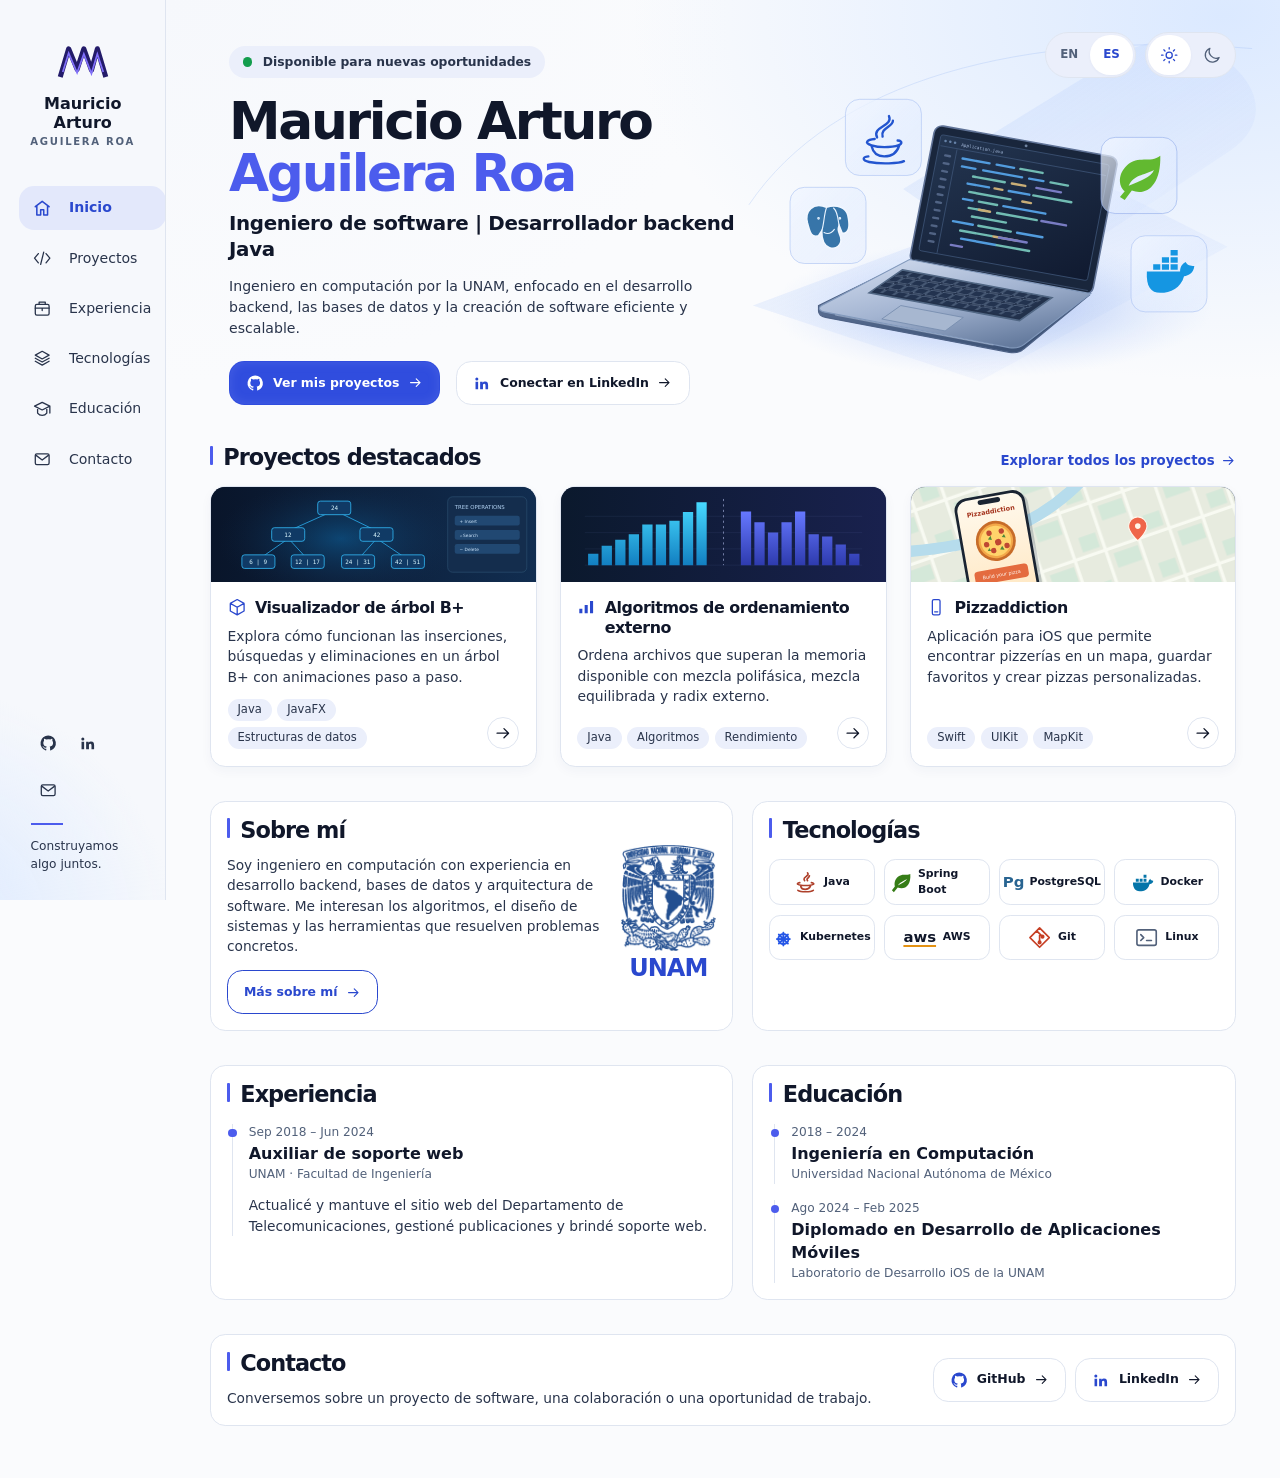
==== es/index.html @ c86483b3 "Implementar portafolio bilingüe con modo oscuro" ====
<!doctype html>
<html lang="es">
<head>
  <meta charset="utf-8">
  <meta name="viewport" content="width=device-width, initial-scale=1">
  <meta name="color-scheme" content="light dark">
  <title>Mauricio Aguilera Roa | Desarrollador backend Java</title>
  <meta name="description" content="Portafolio de Mauricio Arturo Aguilera Roa, ingeniero en computación por la UNAM. Proyectos de Java, desarrollo backend, algoritmos e iOS.">
  <meta property="og:type" content="website">
  <meta property="og:locale" content="es_MX">
  <meta property="og:title" content="Mauricio Aguilera Roa | Desarrollador backend Java">
  <meta property="og:description" content="Portafolio de Mauricio Arturo Aguilera Roa, ingeniero en computación por la UNAM. Proyectos de Java, desarrollo backend, algoritmos e iOS.">
  <meta name="twitter:card" content="summary">
  <link rel="icon" href="../assets/favicon.svg" type="image/svg+xml">
  <script>
    try {
      const theme = localStorage.getItem("portfolio-theme");
      if (theme === "light" || theme === "dark") document.documentElement.dataset.theme = theme;
    } catch {}
  </script>
  <link rel="stylesheet" href="../assets/styles.css">
  <script type="application/ld+json">
    {"@context":"https://schema.org","@type":"Person","name":"Mauricio Arturo Aguilera Roa","jobTitle":"Ingeniero de software | Desarrollador backend Java","sameAs":["https://github.com/MauricioART","https://www.linkedin.com/in/arturo-aguilera-roa-47a8821b5"],"knowsAbout":["Java","Spring Boot","PostgreSQL","Data structures","Algorithms"]}
  </script>
  <script src="../assets/navigation.js" defer></script>
</head>
<body>
  <svg class="icon-library" xmlns="http://www.w3.org/2000/svg" aria-hidden="true">
    <symbol id="i-home" viewBox="0 0 24 24"><path d="m3 10 9-7 9 7M5 9v12h5v-7h4v7h5V9"/></symbol>
    <symbol id="i-stack" viewBox="0 0 24 24"><path d="m12 3 9 5-9 5-9-5 9-5ZM3 12l9 5 9-5M3 16l9 5 9-5"/></symbol>
    <symbol id="i-briefcase" viewBox="0 0 24 24"><rect x="3" y="7" width="18" height="14" rx="2"/><path d="M8 7V4h8v3M3 12h18m-9 0v3"/></symbol>
    <symbol id="i-mail" viewBox="0 0 24 24"><rect x="3" y="5" width="18" height="14" rx="2"/><path d="m4 7 8 6 8-6"/></symbol>
    <symbol id="i-github" viewBox="0 0 24 24"><path fill="currentColor" stroke="none" d="M12 2a10 10 0 0 0-3.16 19.49c.5.09.68-.22.68-.48v-1.87c-2.78.6-3.37-1.18-3.37-1.18-.46-1.16-1.11-1.47-1.11-1.47-.91-.62.07-.61.07-.61 1 .07 1.53 1.03 1.53 1.03.89 1.53 2.34 1.09 2.91.83.09-.65.35-1.09.63-1.34-2.22-.25-4.55-1.11-4.55-4.94 0-1.09.39-1.99 1.03-2.69-.1-.25-.45-1.27.1-2.65 0 0 .84-.27 2.75 1.03A9.58 9.58 0 0 1 12 6.82c.85 0 1.7.11 2.5.34 1.91-1.3 2.75-1.03 2.75-1.03.55 1.38.2 2.4.1 2.65.64.7 1.03 1.6 1.03 2.69 0 3.84-2.34 4.68-4.57 4.93.36.31.68.92.68 1.85v2.76c0 .27.18.58.69.48A10 10 0 0 0 12 2Z"/></symbol>
    <symbol id="i-linkedin" viewBox="0 0 24 24"><path fill="currentColor" stroke="none" d="M5 8.5A2 2 0 1 0 5 4.5a2 2 0 0 0 0 4ZM3.3 10h3.4v10H3.3zm6 0h3.2v1.4h.05a3.5 3.5 0 0 1 3.15-1.65c3.37 0 4 2.2 4 5.08V20h-3.4v-4.6c0-1.1-.02-2.52-1.53-2.52-1.54 0-1.77 1.2-1.77 2.44V20H9.3z"/></symbol>
    <symbol id="i-arrow" viewBox="0 0 24 24"><path d="M4 12h15m-6-6 6 6-6 6"/></symbol>
    <symbol id="i-code" viewBox="0 0 24 24"><path d="m7 6-5 6 5 6m10-12 5 6-5 6M14 4l-4 16"/></symbol>
    <symbol id="i-school" viewBox="0 0 24 24"><path d="m2 8 10-5 10 5-10 5-10-5Zm4 2v7c3 4 9 4 12 0v-7m4-2v9"/></symbol>
    <symbol id="i-sun" viewBox="0 0 24 24"><circle cx="12" cy="12" r="4"/><path d="M12 2v2m0 16v2M2 12h2m16 0h2M5 5l1.5 1.5m11 11L19 19M5 19l1.5-1.5m11-11L19 5"/></symbol>
    <symbol id="i-moon" viewBox="0 0 24 24"><path d="M21 15a9 9 0 0 1-12-12A9.3 9.3 0 1 0 21 15Z"/></symbol>
    <symbol id="i-cube" viewBox="0 0 24 24"><path d="m12 2 9 5v10l-9 5-9-5V7l9-5Zm0 10 9-5m-9 5L3 7m9 5v10"/></symbol>
    <symbol id="i-bars" viewBox="0 0 24 24"><path d="M3 20h4v-6H3zm7 0h4V9h-4zm7 0h4V4h-4z" fill="currentColor" stroke="none"/></symbol>
    <symbol id="i-phone" viewBox="0 0 24 24"><rect x="7" y="2" width="10" height="20" rx="2"/><path d="M10 18h4"/></symbol>
    <symbol id="i-java" viewBox="0 0 24 24"><path d="M14 2c3 3-6 4-3 8m5-5c0 2-4 3-2 5M6 12c-5 1-2 3 6 3s11-2 6-3M7 16c1 4 8 4 10 0m-13 4c3 2 13 2 16 0"/></symbol>
    <symbol id="i-leaf" viewBox="0 0 24 24"><path fill="currentColor" stroke="none" d="M21 3c-4 2-7 0-11 2-4 2-6 6-5 11L2 20l2 2 4-5c7 3 14-2 13-14ZM8 15c3-4 7-5 10-7-2 3-6 5-10 7Z"/></symbol>
    <symbol id="i-docker" viewBox="0 0 24 24"><path fill="currentColor" stroke="none" d="M2 12h16c0-2 1-3 2-4 0 1 1 2 3 2 0 3-3 3-4 4-1 5-5 7-10 7-5 0-7-4-7-9Zm3-4h3v3H5zm4 0h3v3H9zm4 0h3v3h-3zm0-4h3v3h-3z"/></symbol>
    <symbol id="i-git" viewBox="0 0 24 24"><path d="m12 2 10 10-10 10L2 12 12 2Zm-3 3 6 6m-3-3v9"/><circle cx="15" cy="11" r="1.3"/><circle cx="12" cy="17" r="1.3"/></symbol>
    <symbol id="i-terminal" viewBox="0 0 24 24"><rect x="2" y="4" width="20" height="16" rx="2"/><path d="m6 9 3 3-3 3m6 0h5"/></symbol>
</svg>
  <a class="skip-link" href="#home">Saltar al contenido</a>

  <aside class="sidebar">
    <a class="brand" href="#home" aria-label="Inicio">
      <img src="../assets/favicon.svg" width="62" height="47" alt="">
      <span>Mauricio Arturo <small>Aguilera Roa</small></span>
    </a>
    <nav class="navigation" aria-label="Navegación principal">
      <a href="#home" aria-current="location"><svg class="icon" aria-hidden="true"><use href="#i-home"/></svg> Inicio</a>
      <a href="#projects"><svg class="icon" aria-hidden="true"><use href="#i-code"/></svg> Proyectos</a>
      <a href="#experience"><svg class="icon" aria-hidden="true"><use href="#i-briefcase"/></svg> Experiencia</a>
      <a href="#skills"><svg class="icon" aria-hidden="true"><use href="#i-stack"/></svg> Tecnologías</a>
      <a href="#education"><svg class="icon" aria-hidden="true"><use href="#i-school"/></svg> Educación</a>
      <a href="#contact"><svg class="icon" aria-hidden="true"><use href="#i-mail"/></svg> Contacto</a>
    </nav>
    <div class="sidebar-footer">
      <div class="social">
        <a href="https://github.com/MauricioART" aria-label="GitHub"><svg class="icon" aria-hidden="true"><use href="#i-github"/></svg></a>
        <a href="https://www.linkedin.com/in/arturo-aguilera-roa-47a8821b5" aria-label="LinkedIn"><svg class="icon" aria-hidden="true"><use href="#i-linkedin"/></svg></a>
        <a href="#contact" aria-label="Contacto"><svg class="icon" aria-hidden="true"><use href="#i-mail"/></svg></a>
      </div>
      <p>Construyamos algo juntos.</p>
    </div>
  </aside>

  <main id="home" class="main" tabindex="-1">
    <div class="page">
      <div class="preferences">
        <nav class="language" aria-label="Idioma">
          <a href="../index.html" lang="en" hreflang="en" aria-label="English" >EN</a>
          <a href="./index.html" lang="es" hreflang="es" aria-label="Español" aria-current="page">ES</a>
        </nav>
        <div class="theme" role="group" aria-label="Tema de color" hidden>
          <button type="button" data-theme-option="light" aria-pressed="false" aria-label="Modo claro" title="Modo claro"><svg class="icon" aria-hidden="true"><use href="#i-sun"/></svg></button>
          <button type="button" data-theme-option="dark" aria-pressed="false" aria-label="Modo oscuro" title="Modo oscuro"><svg class="icon" aria-hidden="true"><use href="#i-moon"/></svg></button>
        </div>
      </div>

      <header class="hero" aria-labelledby="intro">
        <div class="hero-copy">
          <p class="availability">Disponible para nuevas oportunidades</p>
          <h1 id="intro">Mauricio Arturo <span>Aguilera Roa</span></h1>
          <p class="hero-role">Ingeniero de software | Desarrollador backend Java</p>
          <p class="hero-summary">Ingeniero en computación por la UNAM, enfocado en el desarrollo backend, las bases de datos y la creación de software eficiente y escalable.</p>
          <div class="hero-actions">
            <a class="button primary" href="#projects"><svg class="icon" aria-hidden="true"><use href="#i-github"/></svg> Ver mis proyectos <svg class="icon" aria-hidden="true"><use href="#i-arrow"/></svg></a>
            <a class="button secondary" href="https://www.linkedin.com/in/arturo-aguilera-roa-47a8821b5"><svg class="icon" aria-hidden="true"><use href="#i-linkedin"/></svg> Conectar en LinkedIn <svg class="icon" aria-hidden="true"><use href="#i-arrow"/></svg></a>
          </div>
        </div>
        <div class="hero-art" aria-hidden="true">
          <img src="../assets/engineering.svg" width="680" height="440" alt="">
        </div>
      </header>

      <section id="projects" class="section" aria-labelledby="project-title">
        <div class="section-heading">
          <h2 id="project-title">Proyectos destacados</h2>
          <a class="text-link" href="https://github.com/MauricioART?tab=repositories">Explorar todos los proyectos <svg class="icon" aria-hidden="true"><use href="#i-arrow"/></svg></a>
        </div>
        <div class="project-grid">
          <article class="project">
      <img class="project-image" src="../assets/b-plus-tree.svg" alt="" width="600" height="175" decoding="async">
      <div class="project-body">
        <h3><svg class="icon" aria-hidden="true"><use href="#i-cube"/></svg> <a href="https://github.com/MauricioART/B-Tree-Algorithm">Visualizador de árbol B+</a></h3>
        <p>Explora cómo funcionan las inserciones, búsquedas y eliminaciones en un árbol B+ con animaciones paso a paso.</p>
        <div class="project-meta">
          <ul class="tags"><li>Java</li><li>JavaFX</li><li>Estructuras de datos</li></ul>
          <span class="project-arrow" aria-hidden="true"><svg class="icon" aria-hidden="true"><use href="#i-arrow"/></svg></span>
        </div>
      </div>
    </article>
          <article class="project">
      <img class="project-image" src="../assets/sorting.svg" alt="" width="600" height="175" decoding="async">
      <div class="project-body">
        <h3><svg class="icon" aria-hidden="true"><use href="#i-bars"/></svg> <a href="https://github.com/MauricioART/External-Sorting-Algorithms">Algoritmos de ordenamiento externo</a></h3>
        <p>Ordena archivos que superan la memoria disponible con mezcla polifásica, mezcla equilibrada y radix externo.</p>
        <div class="project-meta">
          <ul class="tags"><li>Java</li><li>Algoritmos</li><li>Rendimiento</li></ul>
          <span class="project-arrow" aria-hidden="true"><svg class="icon" aria-hidden="true"><use href="#i-arrow"/></svg></span>
        </div>
      </div>
    </article>
          <article class="project">
      <img class="project-image" src="../assets/pizza.svg" alt="" width="600" height="175" decoding="async">
      <div class="project-body">
        <h3><svg class="icon" aria-hidden="true"><use href="#i-phone"/></svg> <a href="https://github.com/MauricioART/Pizzaddiction">Pizzaddiction</a></h3>
        <p>Aplicación para iOS que permite encontrar pizzerías en un mapa, guardar favoritos y crear pizzas personalizadas.</p>
        <div class="project-meta">
          <ul class="tags"><li>Swift</li><li>UIKit</li><li>MapKit</li></ul>
          <span class="project-arrow" aria-hidden="true"><svg class="icon" aria-hidden="true"><use href="#i-arrow"/></svg></span>
        </div>
      </div>
    </article>
        </div>
      </section>

      <div class="overview section">
        <section id="about" class="panel about-panel" aria-labelledby="about-title">
          <h2 id="about-title">Sobre mí</h2>
          <p>Soy ingeniero en computación con experiencia en desarrollo backend, bases de datos y arquitectura de software. Me interesan los algoritmos, el diseño de sistemas y las herramientas que resuelven problemas concretos.</p>
          <a class="button outline" href="#education">Más sobre mí <svg class="icon" aria-hidden="true"><use href="#i-arrow"/></svg></a>
          <figure class="unam">
            <img src="../assets/unam.webp" width="196" height="220" alt="Escudo de la Universidad Nacional Autónoma de México" decoding="async" loading="lazy">
            <figcaption>UNAM</figcaption>
          </figure>
        </section>

        <section id="skills" class="panel" aria-labelledby="skills-title">
          <h2 id="skills-title">Tecnologías</h2>
          <ul class="tech-grid" aria-label="Tecnologías">
            <li><span class="tech-icon java"><svg class="icon" aria-hidden="true"><use href="#i-java"/></svg></span>Java</li>
            <li><span class="tech-icon spring"><svg class="icon" aria-hidden="true"><use href="#i-leaf"/></svg></span>Spring Boot</li>
            <li><span class="tech-icon postgres" aria-hidden="true">Pg</span>PostgreSQL</li>
            <li><span class="tech-icon docker"><svg class="icon" aria-hidden="true"><use href="#i-docker"/></svg></span>Docker</li>
            <li><span class="tech-icon kube" aria-hidden="true">⎈</span>Kubernetes</li>
            <li><span class="tech-icon aws" aria-hidden="true">aws</span>AWS</li>
            <li><span class="tech-icon git"><svg class="icon" aria-hidden="true"><use href="#i-git"/></svg></span>Git</li>
            <li><span class="tech-icon linux"><svg class="icon" aria-hidden="true"><use href="#i-terminal"/></svg></span>Linux</li>
          </ul>
        </section>
      </div>

      <div class="details section">
        <section id="experience" class="panel" aria-labelledby="experience-title">
          <h2 id="experience-title">Experiencia</h2>
          <article class="timeline">
            <p class="dates"><time datetime="2018-09">Sep 2018</time> – <time datetime="2024-06">Jun 2024</time></p>
            <h3>Auxiliar de soporte web</h3>
            <p class="organization">UNAM · Facultad de Ingeniería</p>
            <p>Actualicé y mantuve el sitio web del Departamento de Telecomunicaciones, gestioné publicaciones y brindé soporte web.</p>
          </article>
        </section>
        <section id="education" class="panel" aria-labelledby="education-title">
          <h2 id="education-title">Educación</h2>
          <article class="timeline">
            <p class="dates"><time datetime="2018">2018</time> – <time datetime="2024">2024</time></p>
            <h3>Ingeniería en Computación</h3>
            <p class="organization">Universidad Nacional Autónoma de México</p>
          </article>
          <article class="timeline">
            <p class="dates"><time datetime="2024-08">Ago 2024</time> – <time datetime="2025-02">Feb 2025</time></p>
            <h3>Diplomado en Desarrollo de Aplicaciones Móviles</h3>
            <p class="organization">Laboratorio de Desarrollo iOS de la UNAM</p>
          </article>
        </section>
      </div>

      <section id="contact" class="contact panel section" aria-labelledby="contact-title">
        <div><h2 id="contact-title">Contacto</h2><p>Conversemos sobre un proyecto de software, una colaboración o una oportunidad de trabajo.</p></div>
        <div class="contact-links">
          <a class="button secondary" href="https://github.com/MauricioART"><svg class="icon" aria-hidden="true"><use href="#i-github"/></svg> GitHub <svg class="icon" aria-hidden="true"><use href="#i-arrow"/></svg></a>
          <a class="button secondary" href="https://www.linkedin.com/in/arturo-aguilera-roa-47a8821b5"><svg class="icon" aria-hidden="true"><use href="#i-linkedin"/></svg> LinkedIn <svg class="icon" aria-hidden="true"><use href="#i-arrow"/></svg></a>
        </div>
      </section>
    </div>
  </main>
</body>
</html>
---- assets/styles.css ----
:root {
  color-scheme: light dark;
  --paper: light-dark(#fafbfd, #0e1422);
  --rail-bg: light-dark(#f6f8fc, #131c2d);
  --surface: light-dark(#ffffff, #182235);
  --ink: light-dark(#10172a, #f2f5ff);
  --text: light-dark(#29344b, #d7e0f4);
  --muted: light-dark(#52617a, #aebbd2);
  --accent: light-dark(#2a48ce, #aabaff);
  --headline: light-dark(#4c5ced, #a2acff);
  --border: light-dark(#dfe5f0, #33425e);
  --soft: light-dark(#ebeffb, #25334e);
  --active: light-dark(#e3e8fb, #2c3d64);
  --glow: light-dark(#dbe9ff, #172c50);
  --shade: light-dark(#23385d0a, #02081138);
  --brand-filter: none;
  --crest-filter: none;
  --rail: clamp(9.25rem, 13vw, 12.5rem);
  --ease: 180ms cubic-bezier(.2,.75,.25,1);
  font-family: system-ui, -apple-system, BlinkMacSystemFont, "Segoe UI", sans-serif;
  line-height: 1.48;
  color: var(--ink);
  background: var(--paper);
}
:root[data-theme="light"] { color-scheme: light; }
:root[data-theme="dark"] { color-scheme: dark; }
:root[data-theme="dark"] {
  --brand-filter: brightness(0) saturate(100%) invert(80%) sepia(34%) saturate(1523%) hue-rotate(190deg);
  --crest-filter: brightness(1.9) saturate(.64);
}
@media (prefers-color-scheme: dark) {
  :root:not([data-theme="light"]) {
    --brand-filter: brightness(0) saturate(100%) invert(80%) sepia(34%) saturate(1523%) hue-rotate(190deg);
    --crest-filter: brightness(1.9) saturate(.64);
  }
}

*, *::before, *::after { box-sizing: border-box; }
body, h1, h2, h3, p, figure { margin: 0; }
a { color: inherit; text-decoration: none; }
button { font: inherit; }
img { display: block; max-inline-size: 100%; block-size: auto; }
[hidden] { display: none !important; }
:focus-visible { outline: 2px solid var(--accent); outline-offset: 4px; }
:target { scroll-margin-block-start: 1rem; }
.icon-library { position: absolute; width: 0; height: 0; overflow: hidden; }
.icon { width: 1.15rem; height: 1.15rem; flex: none; fill: none; stroke: currentColor; stroke-width: 1.7; stroke-linecap: round; stroke-linejoin: round; }
.skip-link { position: fixed; z-index: 5; inset: .55rem auto auto .55rem; padding: .65rem 1rem; border-radius: .55rem; background: var(--surface); transform: translateY(-160%); }
.skip-link:focus { transform: none; }

.sidebar {
  position: fixed;
  z-index: 2;
  inset: 0 auto 0 0;
  display: flex;
  flex-direction: column;
  width: var(--rail);
  overflow: auto;
  padding: clamp(1.2rem, 3.3vw, 3rem) clamp(.7rem, 1.45vw, 1.4rem) 1.65rem;
  border-right: 1px solid var(--border);
  background: radial-gradient(ellipse 16rem 15rem at -50% 103%, var(--glow), transparent), var(--rail-bg);
}
.brand { display: grid; justify-items: center; gap: .8rem; margin-bottom: clamp(1.15rem, 3vw, 2.6rem); text-align: center; font-weight: 750; line-height: 1.15; }
.brand small { display: block; margin-top: .25rem; color: var(--muted); font-size: .63rem; font-weight: 680; letter-spacing: .17em; text-transform: uppercase; }
.brand img { width: clamp(2.6rem, 4.2vw, 3.9rem); filter: var(--brand-filter); }
.navigation { display: grid; gap: .42rem; }
.navigation a {
  display: flex;
  align-items: center;
  gap: clamp(.45rem, 1.35vw, 1.25rem);
  min-height: 2.72rem;
  padding: .45rem clamp(.48rem, 1.15vw, 1.15rem);
  border-radius: .95rem;
  color: var(--text);
  font-size: .88rem;
  font-weight: 540;
}
.navigation a:hover { background: var(--soft); }
.navigation a[aria-current] { color: var(--accent); background: var(--active); font-weight: 650; }
.navigation a[aria-current] .icon { stroke-width: 2; }
.sidebar-footer { padding: 1rem .75rem 0; margin-top: auto; color: var(--text); }
.social { display: flex; flex-wrap: wrap; gap: .2rem; }
.social a { display: grid; place-items: center; min-width: 2.25rem; min-height: 2.75rem; }
.social a:hover { color: var(--accent); }
.sidebar-footer p { max-width: 20ch; font-size: .76rem; }
.sidebar-footer p::before { display: block; width: 2rem; height: 2px; margin: .65rem 0 .8rem; background: var(--headline); content: ""; }

.main {
  overflow: clip;
  margin-left: var(--rail);
  padding: 0 clamp(1.25rem, 3.4vw, 3.25rem) 3.25rem;
  background:
    radial-gradient(ellipse 39rem 24rem at 95% 1rem, var(--glow) 0%, transparent 95%),
    radial-gradient(ellipse 37rem 25rem at 0 0, var(--rail-bg), transparent 96%);
}
.page { position: relative; max-width: 90rem; margin: 0 auto; }
.preferences {
  position: absolute;
  z-index: 1;
  top: clamp(.7rem, 2.5vw, 2.4rem);
  right: 0;
  display: flex;
  align-items: center;
  justify-content: end;
  gap: .55rem;
}
.language, .theme { display: inline-flex; padding: .15rem; border: 1px solid var(--border); border-radius: 2rem; background: var(--soft); }
.language a, .theme button {
  display: inline-grid;
  min-width: 2.65rem;
  min-height: 2.45rem;
  place-items: center;
  padding: 0 .4rem;
  border: 0;
  border-radius: 2rem;
  background: transparent;
  color: var(--muted);
  font-size: .74rem;
  font-weight: 740;
}
.theme button { cursor: pointer; }
.language a[aria-current], .theme button[aria-pressed="true"] { color: var(--accent); background: var(--surface); box-shadow: 0 1px 3px var(--shade); }
.language a:hover, .theme button:hover { color: var(--accent); }

.hero {
  display: grid;
  grid-template-columns: minmax(0, 1fr) minmax(0, .98fr);
  align-items: center;
  min-height: clamp(25.5rem, 29.5vw, 30.5rem);
  padding: 2.9rem 0 2.5rem clamp(0rem, 1.5vw, 1.4rem);
}
.hero-copy { position: relative; z-index: 1; }
.availability { display: inline-flex; align-items: center; gap: .66rem; padding: .42rem .85rem; border-radius: 2rem; background: var(--soft); color: var(--text); font-size: .77rem; font-weight: 610; }
.availability::before { width: .6rem; height: .6rem; border-radius: 50%; background: light-dark(#139d4d, #41d780); content: ""; }
h1 { margin: 1.15rem 0 .7rem; font-size: clamp(2.6rem, 4.05vw, 4.25rem); font-weight: 790; line-height: 1; letter-spacing: -.045em; }
h1 span { display: block; color: var(--headline); }
.hero-role { font-size: clamp(1.04rem, 1.55vw, 1.5rem); line-height: 1.27; font-weight: 660; letter-spacing: -.018em; }
.hero-summary { max-width: 57ch; margin-top: .9rem; color: var(--text); font-size: clamp(.88rem, 1.05vw, 1.02rem); }
.hero-actions { display: flex; flex-wrap: wrap; gap: .6rem 1rem; margin-top: 1.4rem; }
.button {
  display: inline-flex;
  align-items: center;
  justify-content: center;
  gap: .53rem;
  min-height: 2.75rem;
  padding: .48rem 1rem;
  border: 1px solid transparent;
  border-radius: .95rem;
  font-size: .78rem;
  font-weight: 670;
  transition: transform var(--ease);
}
.button .icon:last-child { width: .95rem; height: .95rem; }
.primary { background: #304dde; color: #fff; box-shadow: inset 0 0 .65rem #aab9ff2b; }
.secondary { background: var(--surface); color: var(--ink); border-color: var(--border); }
.secondary .icon:first-child { color: var(--accent); }
.outline { color: var(--accent); background: var(--surface); border-color: var(--accent); }
.hero-art { pointer-events: none; margin: -2rem -1.5rem -1rem -1rem; }
.hero-art img { width: 100%; max-height: 25rem; object-fit: contain; }

.section + .section { margin-top: clamp(1.5rem, 2.65vw, 2.5rem); }
.section-heading { display: flex; justify-content: space-between; align-items: baseline; flex-wrap: wrap; gap: .25rem .9rem; margin-bottom: .95rem; }
h2 { display: flex; align-items: baseline; gap: .65rem; font-size: clamp(1.35rem, 1.75vw, 1.68rem); font-weight: 760; line-height: 1.15; letter-spacing: -.043em; }
h2::before { display: inline-block; width: 3px; height: .86em; flex: none; border-radius: 1px; background: var(--headline); content: ""; }
.text-link { display: inline-flex; align-items: center; gap: .42rem; color: var(--accent); font-size: .83rem; font-weight: 650; }
.text-link:hover { text-decoration: underline; text-underline-offset: 3px; }
.text-link .icon { width: .95rem; height: .95rem; }

.project-grid { display: grid; grid-template-columns: repeat(3, minmax(0, 1fr)); gap: clamp(.7rem, 1.8vw, 1.75rem); }
.project {
  position: relative;
  display: flex;
  flex-direction: column;
  min-width: 0;
  overflow: hidden;
  border: 1px solid var(--border);
  border-radius: .95rem;
  background: var(--surface);
  box-shadow: 0 .25rem .7rem var(--shade);
  transition: transform var(--ease);
}
.project:focus-within { outline: 2px solid var(--accent); outline-offset: 3px; }
.project-image { width: 100%; aspect-ratio: 600 / 175; object-fit: cover; background: #111e37; }
.project-body { display: flex; flex-direction: column; flex: 1; padding: clamp(.76rem, 1.3vw, 1.25rem); }
.project h3 { display: flex; align-items: flex-start; gap: .56rem; font-size: clamp(.98rem, 1.24vw, 1.18rem); line-height: 1.22; letter-spacing: -.028em; }
.project h3 .icon { color: var(--accent); }
.project h3 a::after { position: absolute; inset: 0; content: ""; }
.project h3 a:focus-visible { outline: none; }
.project-body p { margin-top: .5rem; color: var(--text); font-size: .87rem; }
.project-meta { display: flex; justify-content: space-between; align-items: end; gap: .5rem; margin-top: auto; padding-top: .65rem; }
.tags { display: flex; flex-wrap: wrap; gap: .35rem; padding: 0; margin: 0; list-style: none; }
.tags li { padding: .17rem .62rem; border-radius: 2rem; background: var(--soft); color: var(--text); font-size: .72rem; }
.project-arrow { display: grid; flex: none; place-items: center; width: 2rem; height: 2rem; border: 1px solid var(--border); border-radius: 50%; }
.project-arrow .icon { transition: transform var(--ease); }

.overview, .details { display: grid; grid-template-columns: 1.08fr 1fr; gap: clamp(.7rem, 1.55vw, 1.55rem); }
.panel { min-width: 0; padding: clamp(.9rem, 1.25vw, 1.25rem); border: 1px solid var(--border); border-radius: .95rem; background: var(--surface); }
.panel p { margin-top: .72rem; color: var(--text); font-size: .86rem; }
.about-panel { display: grid; grid-template-columns: minmax(0, 1fr) clamp(4.6rem, 7.4vw, 7.5rem); column-gap: 1rem; align-content: start; }
.about-panel h2, .about-panel p, .about-panel .button { grid-column: 1; }
.about-panel .button { justify-self: start; margin-top: .85rem; }
.unam { grid-column: 2; grid-row: 1 / span 3; align-self: center; text-align: center; color: var(--accent); font-size: 1.5rem; font-weight: 770; letter-spacing: -.04em; }
.unam img { width: 100%; filter: var(--crest-filter); }
.tech-grid { display: grid; grid-template-columns: repeat(4, minmax(0, 1fr)); gap: .62rem; padding: 0; margin: 1rem 0 0; list-style: none; }
.tech-grid li { display: flex; align-items: center; justify-content: center; gap: .42rem; min-height: 2.8rem; padding: .35rem .3rem; border: 1px solid var(--border); border-radius: .7rem; color: var(--ink); font-size: clamp(.68rem, .82vw, .79rem); font-weight: 650; }
.tech-icon { display: inline-grid; min-width: 1.24rem; place-items: center; font-size: .93rem; font-weight: 770; line-height: 1; }
.tech-icon .icon { width: 1.45rem; height: 1.45rem; }
.java { color: light-dark(#ae402b, #ffa48d); }
.spring { color: light-dark(#367d17, #9cde75); }
.postgres { color: light-dark(#286491, #8bccf7); }
.docker { color: light-dark(#0575a9, #68ccff); }
.kube { color: light-dark(#2556e6, #8daaff); font-size: 1.45rem; }
.aws { color: var(--ink); text-decoration: underline #e49213 2px; text-underline-offset: 3px; }
.git { color: light-dark(#c63f24, #ff9b83); }
.linux { color: var(--muted); }
.timeline { position: relative; margin: 1rem 0 0 .3rem; padding-left: 1rem; border-left: 1px solid var(--border); }
.timeline::before { position: absolute; top: .32rem; left: -.28rem; width: .52rem; height: .52rem; border-radius: 50%; background: var(--headline); content: ""; }
.timeline h3 { font-size: 1rem; }
.timeline .dates, .timeline .organization { margin-top: 0; color: var(--muted); font-size: .76rem; }
.contact { display: flex; align-items: center; justify-content: space-between; gap: 1rem; flex-wrap: wrap; }
.contact-links { display: flex; gap: .55rem; flex-wrap: wrap; }

@media (hover: hover) and (pointer: fine) {
  .button:hover, .project:hover { transform: translateY(-3px); }
  .project:hover { border-color: var(--accent); }
  .project:hover .project-arrow .icon { transform: translateX(2px); }
}
@media (prefers-reduced-motion: no-preference) {
  html { scroll-behavior: smooth; }
  .hero-art { animation: settle 520ms cubic-bezier(.18,.72,.26,1) both; }
  @keyframes settle { from { opacity: .72; transform: translateY(8px); } }
}
@media (prefers-reduced-motion: reduce) {
  *, *::before, *::after { animation: none !important; transition: none !important; }
  .button:hover, .project:hover, .project:hover .project-arrow .icon { transform: none; }
}
@media (max-width: 74rem) {
  .hero-art { margin-inline: -.7rem; }
  .tech-grid { grid-template-columns: repeat(2, minmax(0, 1fr)); }
}
@media (max-width: 54rem) {
  .sidebar { position: sticky; inset: 0 0 auto; width: 100%; flex-direction: row; align-items: center; gap: .45rem; padding: .35rem .7rem; border-right: 0; border-bottom: 1px solid var(--border); overflow: visible; }
  .brand { margin: 0; min-width: 2rem; min-height: 2.75rem; place-items: center; }
  .brand img { width: 2rem; }
  .brand > span, .navigation .icon, .sidebar-footer { display: none; }
  .navigation { display: flex; flex: 1; flex-wrap: wrap; justify-content: flex-end; gap: .08rem; }
  .navigation a { min-height: 2.75rem; padding: .3rem .48rem; font-size: .78rem; border-radius: .55rem; }
  .main { margin-left: 0; }
  :target { scroll-margin-block-start: 6.4rem; }
}
@media (max-width: 42rem) {
  .main { padding-inline: 1rem; }
  .preferences { position: relative; top: auto; padding-top: .7rem; }
  .hero { grid-template-columns: 1fr; min-height: auto; padding: 1rem 0 .65rem; }
  .hero-art { margin: 0 -.5rem; }
  .hero-art img { max-height: 18rem; }
  .project-grid, .overview, .details { grid-template-columns: 1fr; }
  .project-body p { font-size: .88rem; }
  .tech-grid { grid-template-columns: repeat(4, minmax(0, 1fr)); }
}
@media (max-width: 28rem) {
  .sidebar { gap: .15rem; padding-inline: .4rem; }
  .navigation { display: grid; grid-template-columns: repeat(3, minmax(0, 1fr)); }
  .navigation a { justify-content: center; font-size: .73rem; padding-inline: .2rem; }
  .tech-grid { grid-template-columns: repeat(2, minmax(0, 1fr)); }
}
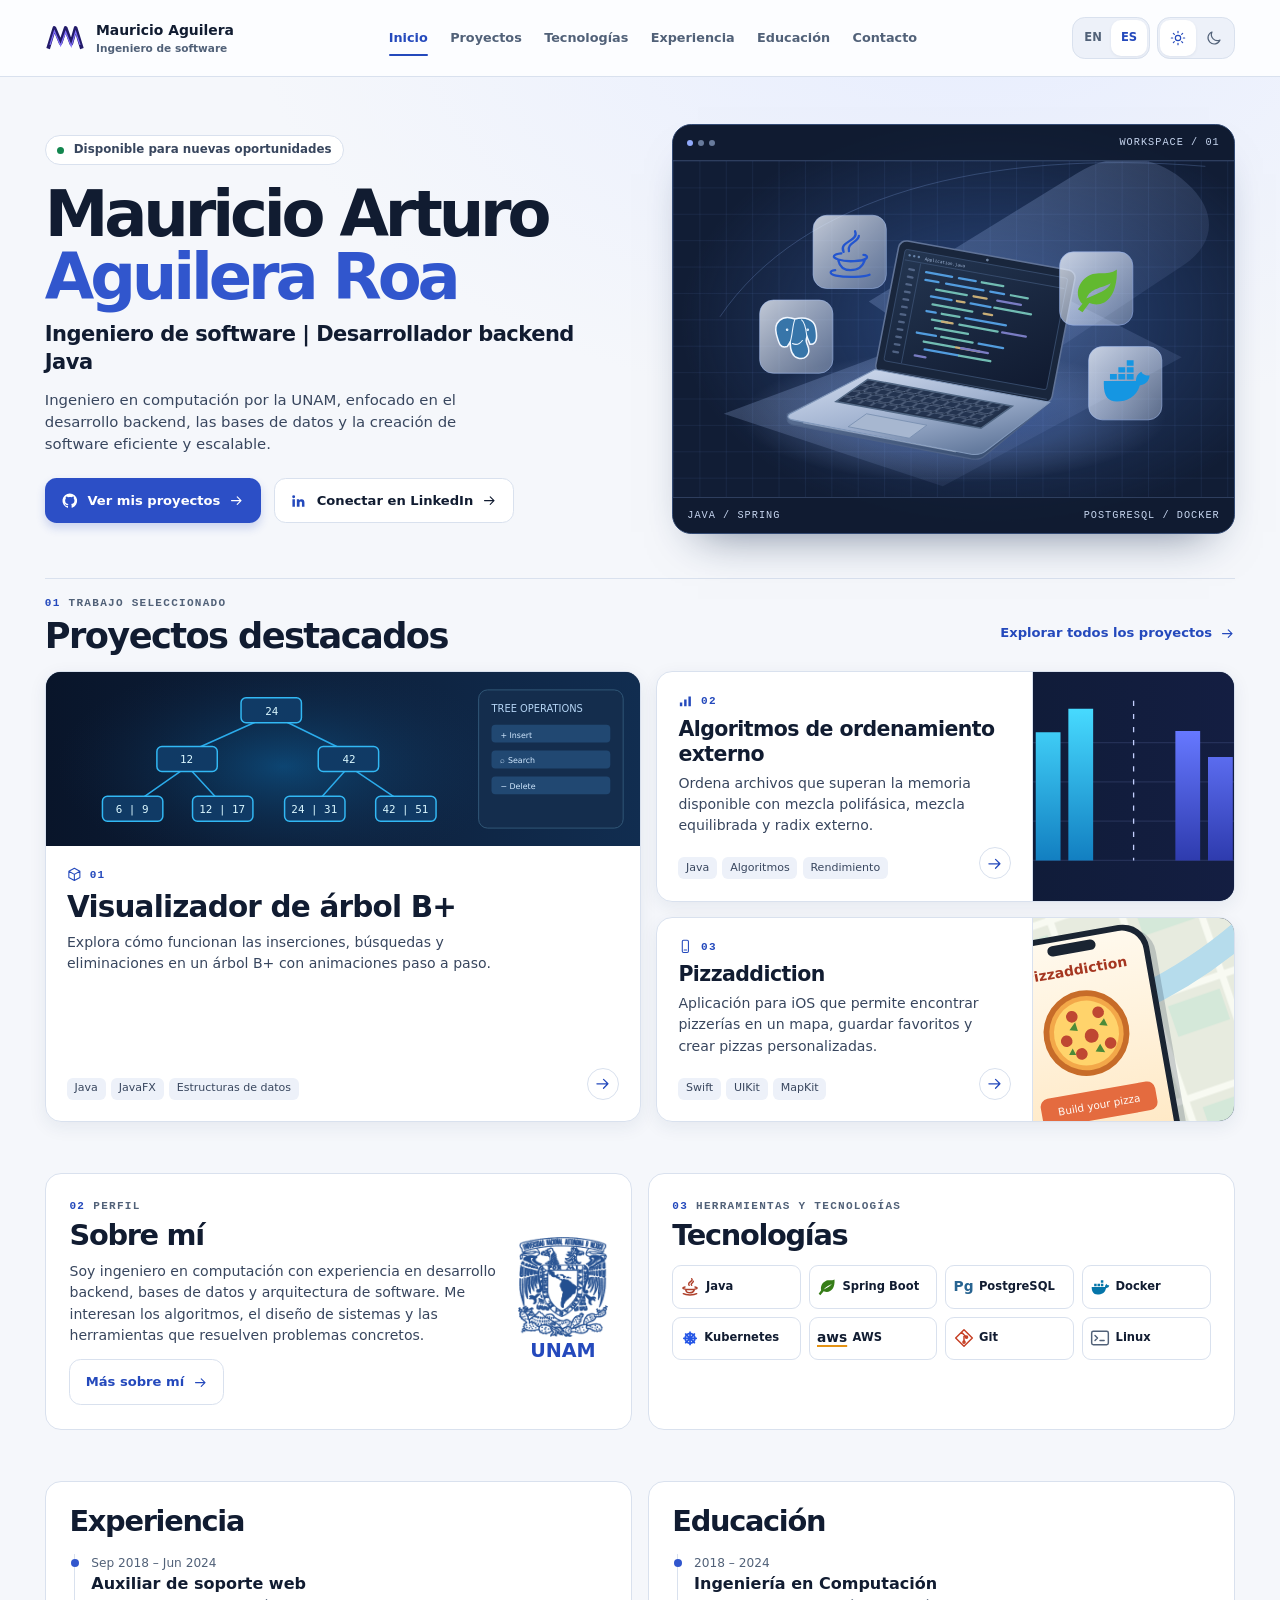
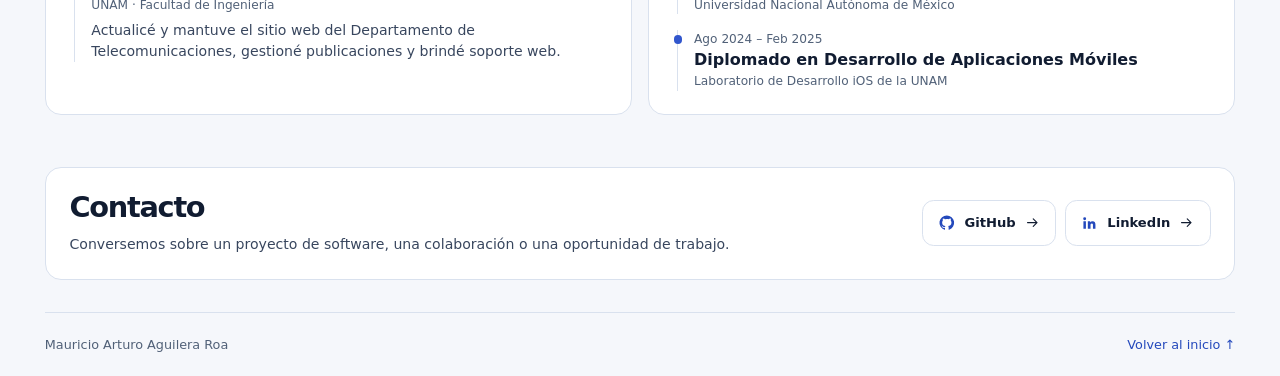
==== commit 58338892: "Refinar diseño visual y animaciones del portafolio" ====
--- a/es/index.html
+++ b/es/index.html
@@ -48,31 +48,20 @@
 </svg>
   <a class="skip-link" href="#home">Saltar al contenido</a>
 
-  <aside class="sidebar">
-    <a class="brand" href="#home" aria-label="Inicio">
-      <img src="../assets/favicon.svg" width="62" height="47" alt="">
-      <span>Mauricio Arturo <small>Aguilera Roa</small></span>
-    </a>
-    <nav class="navigation" aria-label="Navegación principal">
-      <a href="#home" aria-current="location"><svg class="icon" aria-hidden="true"><use href="#i-home"/></svg> Inicio</a>
-      <a href="#projects"><svg class="icon" aria-hidden="true"><use href="#i-code"/></svg> Proyectos</a>
-      <a href="#experience"><svg class="icon" aria-hidden="true"><use href="#i-briefcase"/></svg> Experiencia</a>
-      <a href="#skills"><svg class="icon" aria-hidden="true"><use href="#i-stack"/></svg> Tecnologías</a>
-      <a href="#education"><svg class="icon" aria-hidden="true"><use href="#i-school"/></svg> Educación</a>
-      <a href="#contact"><svg class="icon" aria-hidden="true"><use href="#i-mail"/></svg> Contacto</a>
-    </nav>
-    <div class="sidebar-footer">
-      <div class="social">
-        <a href="https://github.com/MauricioART" aria-label="GitHub"><svg class="icon" aria-hidden="true"><use href="#i-github"/></svg></a>
-        <a href="https://www.linkedin.com/in/arturo-aguilera-roa-47a8821b5" aria-label="LinkedIn"><svg class="icon" aria-hidden="true"><use href="#i-linkedin"/></svg></a>
-        <a href="#contact" aria-label="Contacto"><svg class="icon" aria-hidden="true"><use href="#i-mail"/></svg></a>
-      </div>
-      <p>Construyamos algo juntos.</p>
-    </div>
-  </aside>
-
-  <main id="home" class="main" tabindex="-1">
-    <div class="page">
+  <header class="site-header">
+    <div class="shell header-inner">
+      <a class="brand" href="#home" aria-label="Mauricio Arturo Aguilera Roa · Inicio">
+        <img src="../assets/favicon.svg" width="44" height="33" alt="">
+        <span>Mauricio Aguilera <small>Ingeniero de software</small></span>
+      </a>
+      <nav class="navigation" aria-label="Navegación principal">
+        <a href="#home" aria-current="location">Inicio</a>
+        <a href="#projects">Proyectos</a>
+        <a href="#skills">Tecnologías</a>
+        <a href="#experience">Experiencia</a>
+        <a href="#education">Educación</a>
+        <a href="#contact">Contacto</a>
+      </nav>
       <div class="preferences">
         <nav class="language" aria-label="Idioma">
           <a href="../index.html" lang="en" hreflang="en" aria-label="English" >EN</a>
@@ -83,33 +72,42 @@
           <button type="button" data-theme-option="dark" aria-pressed="false" aria-label="Modo oscuro" title="Modo oscuro"><svg class="icon" aria-hidden="true"><use href="#i-moon"/></svg></button>
         </div>
       </div>
-
-      <header class="hero" aria-labelledby="intro">
-        <div class="hero-copy">
-          <p class="availability">Disponible para nuevas oportunidades</p>
-          <h1 id="intro">Mauricio Arturo <span>Aguilera Roa</span></h1>
-          <p class="hero-role">Ingeniero de software | Desarrollador backend Java</p>
-          <p class="hero-summary">Ingeniero en computación por la UNAM, enfocado en el desarrollo backend, las bases de datos y la creación de software eficiente y escalable.</p>
-          <div class="hero-actions">
-            <a class="button primary" href="#projects"><svg class="icon" aria-hidden="true"><use href="#i-github"/></svg> Ver mis proyectos <svg class="icon" aria-hidden="true"><use href="#i-arrow"/></svg></a>
-            <a class="button secondary" href="https://www.linkedin.com/in/arturo-aguilera-roa-47a8821b5"><svg class="icon" aria-hidden="true"><use href="#i-linkedin"/></svg> Conectar en LinkedIn <svg class="icon" aria-hidden="true"><use href="#i-arrow"/></svg></a>
-          </div>
-        </div>
-        <div class="hero-art" aria-hidden="true">
-          <img src="../assets/engineering.svg" width="680" height="440" alt="">
-        </div>
-      </header>
-
-      <section id="projects" class="section" aria-labelledby="project-title">
-        <div class="section-heading">
+    </div>
+  </header>
+
+  <main id="home" class="shell page" tabindex="-1">
+    <header class="hero" aria-labelledby="intro">
+      <div class="hero-copy">
+        <p class="availability">Disponible para nuevas oportunidades</p>
+        <h1 id="intro">Mauricio Arturo <span>Aguilera Roa</span></h1>
+        <p class="hero-role">Ingeniero de software | Desarrollador backend Java</p>
+        <p class="hero-summary">Ingeniero en computación por la UNAM, enfocado en el desarrollo backend, las bases de datos y la creación de software eficiente y escalable.</p>
+        <div class="hero-actions">
+          <a class="button primary" href="#projects"><svg class="icon" aria-hidden="true"><use href="#i-github"/></svg> Ver mis proyectos <svg class="icon" aria-hidden="true"><use href="#i-arrow"/></svg></a>
+          <a class="button secondary" href="https://www.linkedin.com/in/arturo-aguilera-roa-47a8821b5"><svg class="icon" aria-hidden="true"><use href="#i-linkedin"/></svg> Conectar en LinkedIn <svg class="icon" aria-hidden="true"><use href="#i-arrow"/></svg></a>
+        </div>
+      </div>
+      <div class="hero-art" aria-hidden="true">
+        <div class="art-label"><span class="art-lights"><i></i><i></i><i></i></span><span>WORKSPACE / 01</span></div>
+        <div class="art-image"><img src="../assets/engineering.svg" width="680" height="440" alt=""></div>
+        <div class="art-label"><span>JAVA / SPRING</span><span>POSTGRESQL / DOCKER</span></div>
+      </div>
+    </header>
+
+    <section id="projects" class="section" aria-labelledby="project-title">
+      <div class="section-heading">
+        <div>
+          <p class="section-kicker"><span>01</span> Trabajo seleccionado</p>
           <h2 id="project-title">Proyectos destacados</h2>
-          <a class="text-link" href="https://github.com/MauricioART?tab=repositories">Explorar todos los proyectos <svg class="icon" aria-hidden="true"><use href="#i-arrow"/></svg></a>
-        </div>
-        <div class="project-grid">
-          <article class="project">
-      <img class="project-image" src="../assets/b-plus-tree.svg" alt="" width="600" height="175" decoding="async">
+        </div>
+        <a class="text-link" href="https://github.com/MauricioART?tab=repositories">Explorar todos los proyectos <svg class="icon" aria-hidden="true"><use href="#i-arrow"/></svg></a>
+      </div>
+      <div class="project-grid">
+        <article class="project project-featured" data-reveal>
+      <div class="project-media"><img class="project-image" src="../assets/b-plus-tree.svg" alt="" width="600" height="175" decoding="async"></div>
       <div class="project-body">
-        <h3><svg class="icon" aria-hidden="true"><use href="#i-cube"/></svg> <a href="https://github.com/MauricioART/B-Tree-Algorithm">Visualizador de árbol B+</a></h3>
+        <p class="project-index"><svg class="icon" aria-hidden="true"><use href="#i-cube"/></svg> <span>01</span></p>
+        <h3><a href="https://github.com/MauricioART/B-Tree-Algorithm">Visualizador de árbol B+</a></h3>
         <p>Explora cómo funcionan las inserciones, búsquedas y eliminaciones en un árbol B+ con animaciones paso a paso.</p>
         <div class="project-meta">
           <ul class="tags"><li>Java</li><li>JavaFX</li><li>Estructuras de datos</li></ul>
@@ -117,10 +115,11 @@
         </div>
       </div>
     </article>
-          <article class="project">
-      <img class="project-image" src="../assets/sorting.svg" alt="" width="600" height="175" decoding="async">
+          <article class="project project-compact" data-reveal>
+      <div class="project-media"><img class="project-image" src="../assets/sorting.svg" alt="" width="600" height="175" decoding="async"></div>
       <div class="project-body">
-        <h3><svg class="icon" aria-hidden="true"><use href="#i-bars"/></svg> <a href="https://github.com/MauricioART/External-Sorting-Algorithms">Algoritmos de ordenamiento externo</a></h3>
+        <p class="project-index"><svg class="icon" aria-hidden="true"><use href="#i-bars"/></svg> <span>02</span></p>
+        <h3><a href="https://github.com/MauricioART/External-Sorting-Algorithms">Algoritmos de ordenamiento externo</a></h3>
         <p>Ordena archivos que superan la memoria disponible con mezcla polifásica, mezcla equilibrada y radix externo.</p>
         <div class="project-meta">
           <ul class="tags"><li>Java</li><li>Algoritmos</li><li>Rendimiento</li></ul>
@@ -128,10 +127,11 @@
         </div>
       </div>
     </article>
-          <article class="project">
-      <img class="project-image" src="../assets/pizza.svg" alt="" width="600" height="175" decoding="async">
+          <article class="project project-compact" data-reveal>
+      <div class="project-media"><img class="project-image" src="../assets/pizza.svg" alt="" width="600" height="175" decoding="async"></div>
       <div class="project-body">
-        <h3><svg class="icon" aria-hidden="true"><use href="#i-phone"/></svg> <a href="https://github.com/MauricioART/Pizzaddiction">Pizzaddiction</a></h3>
+        <p class="project-index"><svg class="icon" aria-hidden="true"><use href="#i-phone"/></svg> <span>03</span></p>
+        <h3><a href="https://github.com/MauricioART/Pizzaddiction">Pizzaddiction</a></h3>
         <p>Aplicación para iOS que permite encontrar pizzerías en un mapa, guardar favoritos y crear pizzas personalizadas.</p>
         <div class="project-meta">
           <ul class="tags"><li>Swift</li><li>UIKit</li><li>MapKit</li></ul>
@@ -139,68 +139,70 @@
         </div>
       </div>
     </article>
-        </div>
-      </section>
-
-      <div class="overview section">
-        <section id="about" class="panel about-panel" aria-labelledby="about-title">
-          <h2 id="about-title">Sobre mí</h2>
-          <p>Soy ingeniero en computación con experiencia en desarrollo backend, bases de datos y arquitectura de software. Me interesan los algoritmos, el diseño de sistemas y las herramientas que resuelven problemas concretos.</p>
-          <a class="button outline" href="#education">Más sobre mí <svg class="icon" aria-hidden="true"><use href="#i-arrow"/></svg></a>
-          <figure class="unam">
-            <img src="../assets/unam.webp" width="196" height="220" alt="Escudo de la Universidad Nacional Autónoma de México" decoding="async" loading="lazy">
-            <figcaption>UNAM</figcaption>
-          </figure>
-        </section>
-
-        <section id="skills" class="panel" aria-labelledby="skills-title">
-          <h2 id="skills-title">Tecnologías</h2>
-          <ul class="tech-grid" aria-label="Tecnologías">
-            <li><span class="tech-icon java"><svg class="icon" aria-hidden="true"><use href="#i-java"/></svg></span>Java</li>
-            <li><span class="tech-icon spring"><svg class="icon" aria-hidden="true"><use href="#i-leaf"/></svg></span>Spring Boot</li>
-            <li><span class="tech-icon postgres" aria-hidden="true">Pg</span>PostgreSQL</li>
-            <li><span class="tech-icon docker"><svg class="icon" aria-hidden="true"><use href="#i-docker"/></svg></span>Docker</li>
-            <li><span class="tech-icon kube" aria-hidden="true">⎈</span>Kubernetes</li>
-            <li><span class="tech-icon aws" aria-hidden="true">aws</span>AWS</li>
-            <li><span class="tech-icon git"><svg class="icon" aria-hidden="true"><use href="#i-git"/></svg></span>Git</li>
-            <li><span class="tech-icon linux"><svg class="icon" aria-hidden="true"><use href="#i-terminal"/></svg></span>Linux</li>
-          </ul>
-        </section>
-      </div>
-
-      <div class="details section">
-        <section id="experience" class="panel" aria-labelledby="experience-title">
-          <h2 id="experience-title">Experiencia</h2>
-          <article class="timeline">
-            <p class="dates"><time datetime="2018-09">Sep 2018</time> – <time datetime="2024-06">Jun 2024</time></p>
-            <h3>Auxiliar de soporte web</h3>
-            <p class="organization">UNAM · Facultad de Ingeniería</p>
-            <p>Actualicé y mantuve el sitio web del Departamento de Telecomunicaciones, gestioné publicaciones y brindé soporte web.</p>
-          </article>
-        </section>
-        <section id="education" class="panel" aria-labelledby="education-title">
-          <h2 id="education-title">Educación</h2>
-          <article class="timeline">
-            <p class="dates"><time datetime="2018">2018</time> – <time datetime="2024">2024</time></p>
-            <h3>Ingeniería en Computación</h3>
-            <p class="organization">Universidad Nacional Autónoma de México</p>
-          </article>
-          <article class="timeline">
-            <p class="dates"><time datetime="2024-08">Ago 2024</time> – <time datetime="2025-02">Feb 2025</time></p>
-            <h3>Diplomado en Desarrollo de Aplicaciones Móviles</h3>
-            <p class="organization">Laboratorio de Desarrollo iOS de la UNAM</p>
-          </article>
-        </section>
-      </div>
-
-      <section id="contact" class="contact panel section" aria-labelledby="contact-title">
-        <div><h2 id="contact-title">Contacto</h2><p>Conversemos sobre un proyecto de software, una colaboración o una oportunidad de trabajo.</p></div>
-        <div class="contact-links">
-          <a class="button secondary" href="https://github.com/MauricioART"><svg class="icon" aria-hidden="true"><use href="#i-github"/></svg> GitHub <svg class="icon" aria-hidden="true"><use href="#i-arrow"/></svg></a>
-          <a class="button secondary" href="https://www.linkedin.com/in/arturo-aguilera-roa-47a8821b5"><svg class="icon" aria-hidden="true"><use href="#i-linkedin"/></svg> LinkedIn <svg class="icon" aria-hidden="true"><use href="#i-arrow"/></svg></a>
-        </div>
+      </div>
+    </section>
+
+    <div class="overview section">
+      <section id="about" class="panel about-panel" aria-labelledby="about-title" data-reveal>
+        <p class="section-kicker"><span>02</span> Perfil</p>
+        <h2 id="about-title">Sobre mí</h2>
+        <p>Soy ingeniero en computación con experiencia en desarrollo backend, bases de datos y arquitectura de software. Me interesan los algoritmos, el diseño de sistemas y las herramientas que resuelven problemas concretos.</p>
+        <a class="button outline" href="#education">Más sobre mí <svg class="icon" aria-hidden="true"><use href="#i-arrow"/></svg></a>
+        <figure class="unam">
+          <img src="../assets/unam.webp" width="196" height="220" alt="Escudo de la Universidad Nacional Autónoma de México" decoding="async" loading="lazy">
+          <figcaption>UNAM</figcaption>
+        </figure>
+      </section>
+
+      <section id="skills" class="panel" aria-labelledby="skills-title" data-reveal>
+        <p class="section-kicker"><span>03</span> Herramientas y tecnologías</p>
+        <h2 id="skills-title">Tecnologías</h2>
+        <ul class="tech-grid" aria-label="Tecnologías">
+          <li><span class="tech-icon java"><svg class="icon" aria-hidden="true"><use href="#i-java"/></svg></span>Java</li>
+          <li><span class="tech-icon spring"><svg class="icon" aria-hidden="true"><use href="#i-leaf"/></svg></span>Spring Boot</li>
+          <li><span class="tech-icon postgres" aria-hidden="true">Pg</span>PostgreSQL</li>
+          <li><span class="tech-icon docker"><svg class="icon" aria-hidden="true"><use href="#i-docker"/></svg></span>Docker</li>
+          <li><span class="tech-icon kube" aria-hidden="true">⎈</span>Kubernetes</li>
+          <li><span class="tech-icon aws" aria-hidden="true">aws</span>AWS</li>
+          <li><span class="tech-icon git"><svg class="icon" aria-hidden="true"><use href="#i-git"/></svg></span>Git</li>
+          <li><span class="tech-icon linux"><svg class="icon" aria-hidden="true"><use href="#i-terminal"/></svg></span>Linux</li>
+        </ul>
       </section>
     </div>
+
+    <div class="details section">
+      <section id="experience" class="panel" aria-labelledby="experience-title" data-reveal>
+        <h2 id="experience-title">Experiencia</h2>
+        <article class="timeline">
+          <p class="dates"><time datetime="2018-09">Sep 2018</time> – <time datetime="2024-06">Jun 2024</time></p>
+          <h3>Auxiliar de soporte web</h3>
+          <p class="organization">UNAM · Facultad de Ingeniería</p>
+          <p>Actualicé y mantuve el sitio web del Departamento de Telecomunicaciones, gestioné publicaciones y brindé soporte web.</p>
+        </article>
+      </section>
+      <section id="education" class="panel" aria-labelledby="education-title" data-reveal>
+        <h2 id="education-title">Educación</h2>
+        <article class="timeline">
+          <p class="dates"><time datetime="2018">2018</time> – <time datetime="2024">2024</time></p>
+          <h3>Ingeniería en Computación</h3>
+          <p class="organization">Universidad Nacional Autónoma de México</p>
+        </article>
+        <article class="timeline">
+          <p class="dates"><time datetime="2024-08">Ago 2024</time> – <time datetime="2025-02">Feb 2025</time></p>
+          <h3>Diplomado en Desarrollo de Aplicaciones Móviles</h3>
+          <p class="organization">Laboratorio de Desarrollo iOS de la UNAM</p>
+        </article>
+      </section>
+    </div>
+
+    <section id="contact" class="contact panel section" aria-labelledby="contact-title" data-reveal>
+      <div><h2 id="contact-title">Contacto</h2><p>Conversemos sobre un proyecto de software, una colaboración o una oportunidad de trabajo.</p></div>
+      <div class="contact-links">
+        <a class="button secondary" href="https://github.com/MauricioART"><svg class="icon" aria-hidden="true"><use href="#i-github"/></svg> GitHub <svg class="icon" aria-hidden="true"><use href="#i-arrow"/></svg></a>
+        <a class="button secondary" href="https://www.linkedin.com/in/arturo-aguilera-roa-47a8821b5"><svg class="icon" aria-hidden="true"><use href="#i-linkedin"/></svg> LinkedIn <svg class="icon" aria-hidden="true"><use href="#i-arrow"/></svg></a>
+      </div>
+    </section>
   </main>
+  <footer class="shell site-footer"><span>Mauricio Arturo Aguilera Roa</span><a href="#home">Volver al inicio ↑</a></footer>
 </body>
 </html>
--- a/assets/styles.css
+++ b/assets/styles.css
@@ -1,266 +1,221 @@
 :root {
   color-scheme: light dark;
-  --paper: light-dark(#fafbfd, #0e1422);
-  --rail-bg: light-dark(#f6f8fc, #131c2d);
-  --surface: light-dark(#ffffff, #182235);
-  --ink: light-dark(#10172a, #f2f5ff);
-  --text: light-dark(#29344b, #d7e0f4);
-  --muted: light-dark(#52617a, #aebbd2);
-  --accent: light-dark(#2a48ce, #aabaff);
-  --headline: light-dark(#4c5ced, #a2acff);
-  --border: light-dark(#dfe5f0, #33425e);
-  --soft: light-dark(#ebeffb, #25334e);
-  --active: light-dark(#e3e8fb, #2c3d64);
-  --glow: light-dark(#dbe9ff, #172c50);
-  --shade: light-dark(#23385d0a, #02081138);
+  --paper: light-dark(#f5f7fb, #0c101a);
+  --surface: light-dark(#fff, #151d2c);
+  --header: light-dark(#fcfdff, #101624);
+  --ink: light-dark(#111c31, #eef3ff);
+  --text: light-dark(#38465e, #c3cfe4);
+  --muted: light-dark(#516178, #a8b7d0);
+  --accent: light-dark(#2449bc, #a7b9ff);
+  --headline: light-dark(#3156cd, #9fb4ff);
+  --line: light-dark(#d9e1ee, #303e58);
+  --soft: light-dark(#edf1f9, #222d44);
+  --glow: light-dark(#e7edfe, #16243e);
+  --shade: light-dark(#18325813, #04070e55);
   --brand-filter: none;
   --crest-filter: none;
-  --rail: clamp(9.25rem, 13vw, 12.5rem);
-  --ease: 180ms cubic-bezier(.2,.75,.25,1);
+  --brand-bright: brightness(0) saturate(100%) invert(80%) sepia(34%) saturate(1523%) hue-rotate(190deg);
+  --crest-bright: brightness(1.9) saturate(.65);
+  --curve: cubic-bezier(.22,.72,.25,1);
+  --motion: 190ms var(--curve);
   font-family: system-ui, -apple-system, BlinkMacSystemFont, "Segoe UI", sans-serif;
-  line-height: 1.48;
+  line-height: 1.5;
   color: var(--ink);
   background: var(--paper);
 }
 :root[data-theme="light"] { color-scheme: light; }
-:root[data-theme="dark"] { color-scheme: dark; }
-:root[data-theme="dark"] {
-  --brand-filter: brightness(0) saturate(100%) invert(80%) sepia(34%) saturate(1523%) hue-rotate(190deg);
-  --crest-filter: brightness(1.9) saturate(.64);
-}
+:root[data-theme="dark"] { color-scheme: dark; --brand-filter: var(--brand-bright); --crest-filter: var(--crest-bright); }
 @media (prefers-color-scheme: dark) {
-  :root:not([data-theme="light"]) {
-    --brand-filter: brightness(0) saturate(100%) invert(80%) sepia(34%) saturate(1523%) hue-rotate(190deg);
-    --crest-filter: brightness(1.9) saturate(.64);
-  }
+  :root:not([data-theme="light"]) { --brand-filter: var(--brand-bright); --crest-filter: var(--crest-bright); }
 }
 
 *, *::before, *::after { box-sizing: border-box; }
 body, h1, h2, h3, p, figure { margin: 0; }
+body { background: radial-gradient(ellipse 46rem 27rem at 76% 0%, var(--glow), transparent 98%); }
 a { color: inherit; text-decoration: none; }
 button { font: inherit; }
 img { display: block; max-inline-size: 100%; block-size: auto; }
 [hidden] { display: none !important; }
 :focus-visible { outline: 2px solid var(--accent); outline-offset: 4px; }
-:target { scroll-margin-block-start: 1rem; }
+:target { scroll-margin-block-start: 6.1rem; }
+.shell { width: min(100% - clamp(2rem, 7vw, 8rem), 79rem); margin-inline: auto; }
 .icon-library { position: absolute; width: 0; height: 0; overflow: hidden; }
-.icon { width: 1.15rem; height: 1.15rem; flex: none; fill: none; stroke: currentColor; stroke-width: 1.7; stroke-linecap: round; stroke-linejoin: round; }
+.icon { width: 1.1rem; height: 1.1rem; flex: none; fill: none; stroke: currentColor; stroke-width: 1.75; stroke-linecap: round; stroke-linejoin: round; }
 .skip-link { position: fixed; z-index: 5; inset: .55rem auto auto .55rem; padding: .65rem 1rem; border-radius: .55rem; background: var(--surface); transform: translateY(-160%); }
 .skip-link:focus { transform: none; }
 
-.sidebar {
-  position: fixed;
-  z-index: 2;
-  inset: 0 auto 0 0;
-  display: flex;
-  flex-direction: column;
-  width: var(--rail);
-  overflow: auto;
-  padding: clamp(1.2rem, 3.3vw, 3rem) clamp(.7rem, 1.45vw, 1.4rem) 1.65rem;
-  border-right: 1px solid var(--border);
-  background: radial-gradient(ellipse 16rem 15rem at -50% 103%, var(--glow), transparent), var(--rail-bg);
-}
-.brand { display: grid; justify-items: center; gap: .8rem; margin-bottom: clamp(1.15rem, 3vw, 2.6rem); text-align: center; font-weight: 750; line-height: 1.15; }
-.brand small { display: block; margin-top: .25rem; color: var(--muted); font-size: .63rem; font-weight: 680; letter-spacing: .17em; text-transform: uppercase; }
-.brand img { width: clamp(2.6rem, 4.2vw, 3.9rem); filter: var(--brand-filter); }
-.navigation { display: grid; gap: .42rem; }
-.navigation a {
-  display: flex;
-  align-items: center;
-  gap: clamp(.45rem, 1.35vw, 1.25rem);
-  min-height: 2.72rem;
-  padding: .45rem clamp(.48rem, 1.15vw, 1.15rem);
-  border-radius: .95rem;
-  color: var(--text);
-  font-size: .88rem;
-  font-weight: 540;
-}
-.navigation a:hover { background: var(--soft); }
-.navigation a[aria-current] { color: var(--accent); background: var(--active); font-weight: 650; }
-.navigation a[aria-current] .icon { stroke-width: 2; }
-.sidebar-footer { padding: 1rem .75rem 0; margin-top: auto; color: var(--text); }
-.social { display: flex; flex-wrap: wrap; gap: .2rem; }
-.social a { display: grid; place-items: center; min-width: 2.25rem; min-height: 2.75rem; }
-.social a:hover { color: var(--accent); }
-.sidebar-footer p { max-width: 20ch; font-size: .76rem; }
-.sidebar-footer p::before { display: block; width: 2rem; height: 2px; margin: .65rem 0 .8rem; background: var(--headline); content: ""; }
-
-.main {
-  overflow: clip;
-  margin-left: var(--rail);
-  padding: 0 clamp(1.25rem, 3.4vw, 3.25rem) 3.25rem;
-  background:
-    radial-gradient(ellipse 39rem 24rem at 95% 1rem, var(--glow) 0%, transparent 95%),
-    radial-gradient(ellipse 37rem 25rem at 0 0, var(--rail-bg), transparent 96%);
-}
-.page { position: relative; max-width: 90rem; margin: 0 auto; }
-.preferences {
-  position: absolute;
-  z-index: 1;
-  top: clamp(.7rem, 2.5vw, 2.4rem);
-  right: 0;
-  display: flex;
-  align-items: center;
-  justify-content: end;
-  gap: .55rem;
-}
-.language, .theme { display: inline-flex; padding: .15rem; border: 1px solid var(--border); border-radius: 2rem; background: var(--soft); }
-.language a, .theme button {
-  display: inline-grid;
-  min-width: 2.65rem;
-  min-height: 2.45rem;
-  place-items: center;
-  padding: 0 .4rem;
-  border: 0;
-  border-radius: 2rem;
-  background: transparent;
-  color: var(--muted);
-  font-size: .74rem;
-  font-weight: 740;
-}
+.site-header { position: sticky; top: 0; z-index: 3; background: var(--header); border-bottom: 1px solid var(--line); }
+.header-inner { display: grid; grid-template-columns: auto minmax(0, 1fr) auto; align-items: center; gap: .75rem clamp(.8rem, 2.1vw, 2rem); min-height: 4.75rem; }
+.brand { display: flex; align-items: center; gap: .7rem; min-height: 2.75rem; font-size: .87rem; font-weight: 740; line-height: 1.15; white-space: nowrap; }
+.brand img { width: 2.5rem; filter: var(--brand-filter); }
+.brand small { display: block; margin-top: .27rem; color: var(--muted); font-size: .66rem; font-weight: 550; }
+.navigation { display: flex; align-items: center; justify-content: center; flex-wrap: wrap; gap: .1rem clamp(.3rem, .75vw, .75rem); }
+.navigation a { position: relative; display: inline-flex; align-items: center; justify-content: center; min-height: 2.75rem; padding: .28rem .4rem; color: var(--muted); font-size: .8rem; font-weight: 625; white-space: nowrap; }
+.navigation a::after { position: absolute; inset: auto .4rem .26rem; height: 2px; border-radius: 1rem; transform: scaleX(0); transform-origin: left; background: var(--accent); transition: transform var(--motion); content: ""; }
+.navigation a:hover, .navigation a[aria-current] { color: var(--accent); }
+.navigation a:hover::after, .navigation a[aria-current]::after { transform: scaleX(1); }
+
+.preferences { display: flex; align-items: center; gap: .4rem; }
+.language, .theme { display: inline-flex; padding: .14rem; border: 1px solid var(--line); border-radius: .8rem; background: var(--soft); }
+.language a, .theme button { display: grid; place-items: center; min-width: 2.25rem; min-height: 2.2rem; padding: 0 .24rem; border: 0; border-radius: .62rem; background: transparent; color: var(--muted); font-size: .72rem; font-weight: 720; }
 .theme button { cursor: pointer; }
+.theme .icon { width: 1rem; height: 1rem; }
 .language a[aria-current], .theme button[aria-pressed="true"] { color: var(--accent); background: var(--surface); box-shadow: 0 1px 3px var(--shade); }
 .language a:hover, .theme button:hover { color: var(--accent); }
 
-.hero {
+.page { padding-bottom: 2rem; }
+.hero { display: grid; grid-template-columns: minmax(0, 1.02fr) minmax(0, 1fr); gap: clamp(1rem, 4.1vw, 4.5rem); align-items: center; padding-block: clamp(2.2rem, 3.7vw, 4rem) clamp(2.65rem, 3.4vw, 3.7rem); }
+.availability { display: inline-flex; align-items: center; gap: .6rem; min-height: 1.85rem; padding: .25rem .7rem; border: 1px solid var(--line); border-radius: 2rem; background: var(--surface); color: var(--text); font-size: .74rem; font-weight: 630; }
+.availability::before { width: .45rem; height: .45rem; border-radius: 50%; background: light-dark(#12864e, #54df9e); content: ""; }
+h1 { margin: 1.1rem 0 .75rem; font-size: clamp(2.65rem, 5vw, 4.85rem); font-weight: 790; line-height: .99; letter-spacing: -.065em; text-wrap: balance; }
+h1 span { display: block; color: var(--headline); }
+.hero-role { font-size: clamp(1.02rem, 1.64vw, 1.5rem); font-weight: 680; line-height: 1.3; letter-spacing: -.024em; }
+.hero-summary { max-width: 48ch; margin-top: .8rem; color: var(--text); font-size: clamp(.93rem, 1.15vw, 1.05rem); }
+.hero-actions { display: flex; flex-wrap: wrap; gap: .6rem .85rem; margin-top: 1.4rem; }
+.button { display: inline-flex; align-items: center; justify-content: center; gap: .55rem; min-height: 2.85rem; padding: .55rem .95rem; border: 1px solid transparent; border-radius: .73rem; font-size: .82rem; font-weight: 680; transition: transform var(--motion); }
+.button .icon:last-child, .text-link .icon { width: .95rem; height: .95rem; transition: transform var(--motion); }
+.primary { background: #2c4fc6; color: #fff; box-shadow: 0 .32rem .6rem #2348bf33; }
+.secondary { color: var(--ink); background: var(--surface); border-color: var(--line); }
+.secondary .icon:first-child, .outline { color: var(--accent); }
+.outline { background: var(--surface); border-color: var(--line); }
+
+.hero-art {
+  position: relative;
   display: grid;
-  grid-template-columns: minmax(0, 1fr) minmax(0, .98fr);
-  align-items: center;
-  min-height: clamp(25.5rem, 29.5vw, 30.5rem);
-  padding: 2.9rem 0 2.5rem clamp(0rem, 1.5vw, 1.4rem);
-}
-.hero-copy { position: relative; z-index: 1; }
-.availability { display: inline-flex; align-items: center; gap: .66rem; padding: .42rem .85rem; border-radius: 2rem; background: var(--soft); color: var(--text); font-size: .77rem; font-weight: 610; }
-.availability::before { width: .6rem; height: .6rem; border-radius: 50%; background: light-dark(#139d4d, #41d780); content: ""; }
-h1 { margin: 1.15rem 0 .7rem; font-size: clamp(2.6rem, 4.05vw, 4.25rem); font-weight: 790; line-height: 1; letter-spacing: -.045em; }
-h1 span { display: block; color: var(--headline); }
-.hero-role { font-size: clamp(1.04rem, 1.55vw, 1.5rem); line-height: 1.27; font-weight: 660; letter-spacing: -.018em; }
-.hero-summary { max-width: 57ch; margin-top: .9rem; color: var(--text); font-size: clamp(.88rem, 1.05vw, 1.02rem); }
-.hero-actions { display: flex; flex-wrap: wrap; gap: .6rem 1rem; margin-top: 1.4rem; }
-.button {
-  display: inline-flex;
-  align-items: center;
-  justify-content: center;
-  gap: .53rem;
-  min-height: 2.75rem;
-  padding: .48rem 1rem;
-  border: 1px solid transparent;
-  border-radius: .95rem;
-  font-size: .78rem;
-  font-weight: 670;
-  transition: transform var(--ease);
-}
-.button .icon:last-child { width: .95rem; height: .95rem; }
-.primary { background: #304dde; color: #fff; box-shadow: inset 0 0 .65rem #aab9ff2b; }
-.secondary { background: var(--surface); color: var(--ink); border-color: var(--border); }
-.secondary .icon:first-child { color: var(--accent); }
-.outline { color: var(--accent); background: var(--surface); border-color: var(--accent); }
-.hero-art { pointer-events: none; margin: -2rem -1.5rem -1rem -1rem; }
-.hero-art img { width: 100%; max-height: 25rem; object-fit: contain; }
-
-.section + .section { margin-top: clamp(1.5rem, 2.65vw, 2.5rem); }
-.section-heading { display: flex; justify-content: space-between; align-items: baseline; flex-wrap: wrap; gap: .25rem .9rem; margin-bottom: .95rem; }
-h2 { display: flex; align-items: baseline; gap: .65rem; font-size: clamp(1.35rem, 1.75vw, 1.68rem); font-weight: 760; line-height: 1.15; letter-spacing: -.043em; }
-h2::before { display: inline-block; width: 3px; height: .86em; flex: none; border-radius: 1px; background: var(--headline); content: ""; }
-.text-link { display: inline-flex; align-items: center; gap: .42rem; color: var(--accent); font-size: .83rem; font-weight: 650; }
-.text-link:hover { text-decoration: underline; text-underline-offset: 3px; }
-.text-link .icon { width: .95rem; height: .95rem; }
-
-.project-grid { display: grid; grid-template-columns: repeat(3, minmax(0, 1fr)); gap: clamp(.7rem, 1.8vw, 1.75rem); }
-.project {
-  position: relative;
-  display: flex;
-  flex-direction: column;
+  overflow: hidden;
+  border: 1px solid #334a73;
+  border-radius: 1.2rem;
+  background: radial-gradient(ellipse at 57% 48%, #2a477d, transparent 69%), #111d35;
+  color: #d7e4ff;
+  box-shadow: 0 1.5rem 2.8rem -1.65rem #12284c99;
+}
+.art-image {
+  display: grid;
+  place-items: center;
   min-width: 0;
-  overflow: hidden;
-  border: 1px solid var(--border);
-  border-radius: .95rem;
-  background: var(--surface);
-  box-shadow: 0 .25rem .7rem var(--shade);
-  transition: transform var(--ease);
-}
+  background-image: linear-gradient(#7da9ff13 1px, transparent 1px), linear-gradient(90deg, #7da9ff13 1px, transparent 1px);
+  background-size: 1.65rem 1.65rem;
+}
+.art-image img { width: 100%; max-height: 21rem; object-fit: contain; }
+.art-label { display: flex; justify-content: space-between; align-items: center; gap: .3rem .65rem; padding: .68rem .9rem; background: #101b30b8; color: #c6d5ef; font: 500 clamp(.56rem, .8vw, .66rem)/1.3 ui-monospace, Consolas, monospace; letter-spacing: .1em; }
+.art-label:first-child { border-bottom: 1px solid #51679377; }
+.art-label:last-child { border-top: 1px solid #51679377; }
+.art-lights { display: flex; gap: .3rem; }
+.art-lights i { width: .38rem; height: .38rem; border-radius: 50%; background: #687b9c; }
+.art-lights i:first-child { background: #91aafb; }
+
+.section + .section { margin-top: clamp(1.75rem, 4vw, 3.4rem); }
+.section-heading { display: flex; align-items: end; justify-content: space-between; flex-wrap: wrap; gap: .75rem 1.15rem; padding-top: 1rem; margin-bottom: 1rem; border-top: 1px solid var(--line); }
+.section-kicker, .project-index { display: flex; align-items: center; gap: .5rem; color: var(--muted); font: 600 .69rem/1.45 ui-monospace, Consolas, monospace; letter-spacing: .115em; text-transform: uppercase; }
+.section-kicker > span { color: var(--accent); }
+h2 { font-size: clamp(1.45rem, 2.75vw, 2.5rem); font-weight: 770; line-height: 1.12; letter-spacing: -.045em; }
+.section-heading h2, .panel .section-kicker + h2 { margin-top: .3rem; }
+.text-link { display: inline-flex; align-items: center; min-height: 2.75rem; gap: .5rem; color: var(--accent); font-size: .82rem; font-weight: 690; }
+.text-link:hover { text-decoration: underline; text-underline-offset: 4px; }
+
+.project-grid { display: grid; grid-template-columns: minmax(0, 1.03fr) minmax(0, 1fr); gap: .95rem; }
+.project { position: relative; min-width: 0; display: grid; overflow: hidden; border: 1px solid var(--line); border-radius: 1rem; background: var(--surface); box-shadow: 0 .32rem 1.1rem var(--shade); transition: transform var(--motion); }
 .project:focus-within { outline: 2px solid var(--accent); outline-offset: 3px; }
-.project-image { width: 100%; aspect-ratio: 600 / 175; object-fit: cover; background: #111e37; }
-.project-body { display: flex; flex-direction: column; flex: 1; padding: clamp(.76rem, 1.3vw, 1.25rem); }
-.project h3 { display: flex; align-items: flex-start; gap: .56rem; font-size: clamp(.98rem, 1.24vw, 1.18rem); line-height: 1.22; letter-spacing: -.028em; }
-.project h3 .icon { color: var(--accent); }
+.project-featured { grid-row: span 2; grid-template-rows: auto 1fr; }
+.project-compact { grid-template-columns: minmax(0, 1fr) 35%; }
+.project-compact .project-body { grid-column: 1; grid-row: 1; }
+.project-compact .project-media { grid-column: 2; grid-row: 1; border-left: 1px solid var(--line); }
+.project-media { overflow: hidden; background: #12213a; }
+.project-image { width: 100%; height: 100%; aspect-ratio: 600 / 175; object-fit: cover; transition: transform 350ms var(--curve); }
+.project-compact .project-image { aspect-ratio: auto; }
+.project-compact:last-child .project-image { object-position: 26% center; }
+.project-body { display: flex; flex-direction: column; padding: clamp(.92rem, 1.65vw, 1.6rem); }
+.project-index { color: var(--accent); margin-bottom: .45rem; }
+.project-index .icon { width: .92rem; height: .92rem; }
+.project h3 { font-size: clamp(1.04rem, 1.6vw, 1.35rem); line-height: 1.22; letter-spacing: -.027em; }
+.project-featured h3 { font-size: clamp(1.25rem, 2.3vw, 1.95rem); }
 .project h3 a::after { position: absolute; inset: 0; content: ""; }
 .project h3 a:focus-visible { outline: none; }
-.project-body p { margin-top: .5rem; color: var(--text); font-size: .87rem; }
-.project-meta { display: flex; justify-content: space-between; align-items: end; gap: .5rem; margin-top: auto; padding-top: .65rem; }
-.tags { display: flex; flex-wrap: wrap; gap: .35rem; padding: 0; margin: 0; list-style: none; }
-.tags li { padding: .17rem .62rem; border-radius: 2rem; background: var(--soft); color: var(--text); font-size: .72rem; }
-.project-arrow { display: grid; flex: none; place-items: center; width: 2rem; height: 2rem; border: 1px solid var(--border); border-radius: 50%; }
-.project-arrow .icon { transition: transform var(--ease); }
-
-.overview, .details { display: grid; grid-template-columns: 1.08fr 1fr; gap: clamp(.7rem, 1.55vw, 1.55rem); }
-.panel { min-width: 0; padding: clamp(.9rem, 1.25vw, 1.25rem); border: 1px solid var(--border); border-radius: .95rem; background: var(--surface); }
-.panel p { margin-top: .72rem; color: var(--text); font-size: .86rem; }
-.about-panel { display: grid; grid-template-columns: minmax(0, 1fr) clamp(4.6rem, 7.4vw, 7.5rem); column-gap: 1rem; align-content: start; }
+.project-body > p:not(.project-index) { max-width: 52ch; margin-top: .4rem; color: var(--text); font-size: .88rem; }
+.project-meta { display: flex; justify-content: space-between; align-items: end; gap: .4rem; margin-top: auto; padding-top: .7rem; }
+.tags { display: flex; flex-wrap: wrap; gap: .34rem; padding: 0; margin: 0; list-style: none; }
+.tags li { padding: .18rem .48rem; border-radius: .37rem; background: var(--soft); color: var(--text); font-size: .69rem; }
+.project-arrow { display: grid; flex: none; place-items: center; width: 2rem; height: 2rem; border: 1px solid var(--line); border-radius: 50%; color: var(--accent); }
+.project-arrow .icon { transition: transform var(--motion); }
+
+.overview, .details { display: grid; grid-template-columns: repeat(2, minmax(0, 1fr)); gap: .95rem; }
+.panel { min-width: 0; padding: clamp(1.05rem, 1.85vw, 1.65rem); border: 1px solid var(--line); border-radius: 1rem; background: var(--surface); }
+.panel h2 { font-size: clamp(1.35rem, 2.25vw, 1.9rem); }
+.panel > p:not(.section-kicker), .contact p { margin-top: .65rem; color: var(--text); font-size: .88rem; }
+.about-panel { display: grid; grid-template-columns: minmax(0, 1fr) clamp(4rem, 7vw, 7rem); column-gap: 1rem; align-content: center; }
 .about-panel h2, .about-panel p, .about-panel .button { grid-column: 1; }
 .about-panel .button { justify-self: start; margin-top: .85rem; }
-.unam { grid-column: 2; grid-row: 1 / span 3; align-self: center; text-align: center; color: var(--accent); font-size: 1.5rem; font-weight: 770; letter-spacing: -.04em; }
+.unam { grid-column: 2; grid-row: 1 / span 4; align-self: center; text-align: center; color: var(--accent); font-size: 1.2rem; font-weight: 775; }
 .unam img { width: 100%; filter: var(--crest-filter); }
-.tech-grid { display: grid; grid-template-columns: repeat(4, minmax(0, 1fr)); gap: .62rem; padding: 0; margin: 1rem 0 0; list-style: none; }
-.tech-grid li { display: flex; align-items: center; justify-content: center; gap: .42rem; min-height: 2.8rem; padding: .35rem .3rem; border: 1px solid var(--border); border-radius: .7rem; color: var(--ink); font-size: clamp(.68rem, .82vw, .79rem); font-weight: 650; }
-.tech-icon { display: inline-grid; min-width: 1.24rem; place-items: center; font-size: .93rem; font-weight: 770; line-height: 1; }
-.tech-icon .icon { width: 1.45rem; height: 1.45rem; }
+.tech-grid { display: grid; grid-template-columns: repeat(4, minmax(0, 1fr)); gap: .5rem; padding: 0; margin: .9rem 0 0; list-style: none; }
+.tech-grid li { display: flex; align-items: center; gap: .34rem; min-height: 2.7rem; padding: .25rem .45rem; border: 1px solid var(--line); border-radius: .56rem; color: var(--ink); font-size: .72rem; font-weight: 650; }
+.tech-icon { display: inline-grid; min-width: 1.15rem; place-items: center; font-size: .86rem; font-weight: 770; line-height: 1; }
+.tech-icon .icon { width: 1.25rem; height: 1.25rem; }
 .java { color: light-dark(#ae402b, #ffa48d); }
 .spring { color: light-dark(#367d17, #9cde75); }
 .postgres { color: light-dark(#286491, #8bccf7); }
 .docker { color: light-dark(#0575a9, #68ccff); }
-.kube { color: light-dark(#2556e6, #8daaff); font-size: 1.45rem; }
+.kube { color: light-dark(#2556e6, #8daaff); font-size: 1.35rem; }
 .aws { color: var(--ink); text-decoration: underline #e49213 2px; text-underline-offset: 3px; }
 .git { color: light-dark(#c63f24, #ff9b83); }
 .linux { color: var(--muted); }
-.timeline { position: relative; margin: 1rem 0 0 .3rem; padding-left: 1rem; border-left: 1px solid var(--border); }
+.timeline { position: relative; margin: 1rem 0 0 .3rem; padding-left: 1rem; border-left: 1px solid var(--line); }
 .timeline::before { position: absolute; top: .32rem; left: -.28rem; width: .52rem; height: .52rem; border-radius: 50%; background: var(--headline); content: ""; }
 .timeline h3 { font-size: 1rem; }
-.timeline .dates, .timeline .organization { margin-top: 0; color: var(--muted); font-size: .76rem; }
-.contact { display: flex; align-items: center; justify-content: space-between; gap: 1rem; flex-wrap: wrap; }
+.timeline p { color: var(--text); font-size: .88rem; }
+.timeline .dates, .timeline .organization { color: var(--muted); font-size: .76rem; }
+.timeline .organization + p { margin-top: .35rem; }
+.contact { display: flex; align-items: center; justify-content: space-between; gap: .85rem; flex-wrap: wrap; }
 .contact-links { display: flex; gap: .55rem; flex-wrap: wrap; }
+.site-footer { display: flex; justify-content: space-between; align-items: center; flex-wrap: wrap; gap: .35rem .8rem; min-height: 4rem; border-top: 1px solid var(--line); color: var(--muted); font-size: .8rem; }
+.site-footer a { padding: .65rem 0; color: var(--accent); }
 
 @media (hover: hover) and (pointer: fine) {
   .button:hover, .project:hover { transform: translateY(-3px); }
   .project:hover { border-color: var(--accent); }
-  .project:hover .project-arrow .icon { transform: translateX(2px); }
+  .project:hover .project-image { transform: scale(1.035); }
+  .project:hover .project-arrow .icon, .button:hover .icon:last-child, .text-link:hover .icon { transform: translateX(2px); }
 }
 @media (prefers-reduced-motion: no-preference) {
   html { scroll-behavior: smooth; }
-  .hero-art { animation: settle 520ms cubic-bezier(.18,.72,.26,1) both; }
-  @keyframes settle { from { opacity: .72; transform: translateY(8px); } }
+  .hero-art { animation: enter 600ms var(--curve) both; }
+  .is-visible { animation: enter 420ms var(--curve); }
+  @keyframes enter { from { opacity: .76; transform: translateY(10px); } }
 }
 @media (prefers-reduced-motion: reduce) {
   *, *::before, *::after { animation: none !important; transition: none !important; }
-  .button:hover, .project:hover, .project:hover .project-arrow .icon { transform: none; }
-}
-@media (max-width: 74rem) {
-  .hero-art { margin-inline: -.7rem; }
+  .button:hover, .project:hover, .project:hover .project-image, .project:hover .project-arrow .icon,
+  .button:hover .icon:last-child, .text-link:hover .icon { transform: none; }
+}
+
+@media (max-width: 67rem) {
+  .header-inner { grid-template-columns: 1fr auto; gap: .2rem .7rem; padding-block: .45rem .25rem; }
+  .navigation { grid-row: 2; grid-column: 1 / -1; justify-content: flex-start; }
+  .preferences { grid-column: 2; grid-row: 1; }
+  :target { scroll-margin-block-start: 7.8rem; }
   .tech-grid { grid-template-columns: repeat(2, minmax(0, 1fr)); }
 }
-@media (max-width: 54rem) {
-  .sidebar { position: sticky; inset: 0 0 auto; width: 100%; flex-direction: row; align-items: center; gap: .45rem; padding: .35rem .7rem; border-right: 0; border-bottom: 1px solid var(--border); overflow: visible; }
-  .brand { margin: 0; min-width: 2rem; min-height: 2.75rem; place-items: center; }
-  .brand img { width: 2rem; }
-  .brand > span, .navigation .icon, .sidebar-footer { display: none; }
-  .navigation { display: flex; flex: 1; flex-wrap: wrap; justify-content: flex-end; gap: .08rem; }
-  .navigation a { min-height: 2.75rem; padding: .3rem .48rem; font-size: .78rem; border-radius: .55rem; }
-  .main { margin-left: 0; }
-  :target { scroll-margin-block-start: 6.4rem; }
-}
-@media (max-width: 42rem) {
-  .main { padding-inline: 1rem; }
-  .preferences { position: relative; top: auto; padding-top: .7rem; }
-  .hero { grid-template-columns: 1fr; min-height: auto; padding: 1rem 0 .65rem; }
-  .hero-art { margin: 0 -.5rem; }
-  .hero-art img { max-height: 18rem; }
-  .project-grid, .overview, .details { grid-template-columns: 1fr; }
-  .project-body p { font-size: .88rem; }
-  .tech-grid { grid-template-columns: repeat(4, minmax(0, 1fr)); }
-}
-@media (max-width: 28rem) {
-  .sidebar { gap: .15rem; padding-inline: .4rem; }
-  .navigation { display: grid; grid-template-columns: repeat(3, minmax(0, 1fr)); }
-  .navigation a { justify-content: center; font-size: .73rem; padding-inline: .2rem; }
-  .tech-grid { grid-template-columns: repeat(2, minmax(0, 1fr)); }
-}
+@media (max-width: 49rem) {
+  .hero { grid-template-columns: 1fr; gap: 1.35rem; padding-block: 1.65rem 2rem; }
+  .hero-art { max-width: 39rem; }
+  .art-image img { max-height: 17rem; }
+  .project-grid { grid-template-columns: 1fr; }
+  .project-featured { grid-row: auto; }
+}
+@media (max-width: 36rem) {
+  .overview, .details { grid-template-columns: 1fr; }
+  .navigation { display: grid; grid-template-columns: repeat(3, minmax(0, 1fr)); gap: 0; }
+  .navigation a { min-height: 2.45rem; font-size: .75rem; padding-inline: .16rem; }
+  .navigation a::after { inset-inline: 20%; }
+  .brand { gap: .35rem; font-size: .76rem; }
+  .brand small { display: none; }
+  .brand img { width: 1.7rem; }
+  .preferences { gap: .2rem; }
+  .language a, .theme button { min-width: 1.8rem; }
+  :target { scroll-margin-block-start: 9.25rem; }
+}
+@media (max-width: 27rem) {
+  .project-compact { grid-template-columns: 1fr; }
+  .project-compact .project-body, .project-compact .project-media { grid-area: auto; border-left: 0; }
+  .project-compact .project-image { aspect-ratio: 600 / 175; }
+}
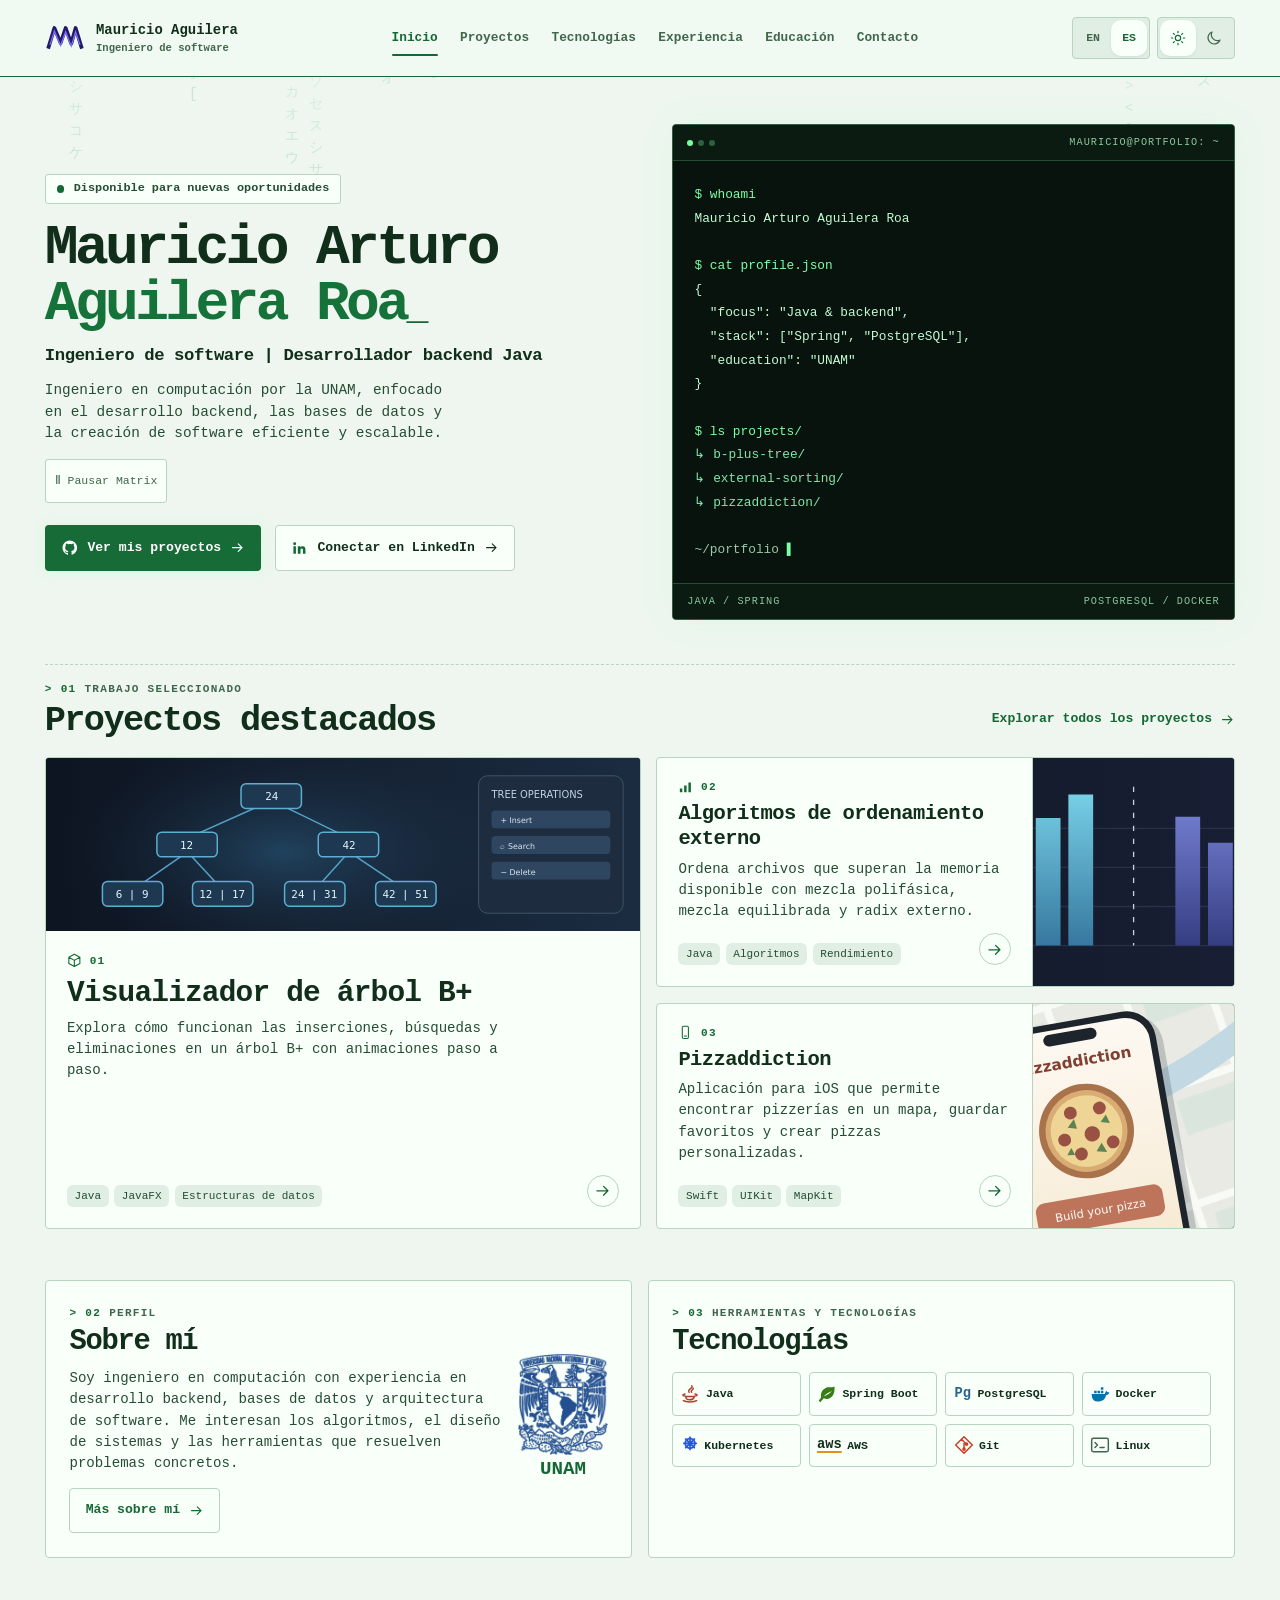
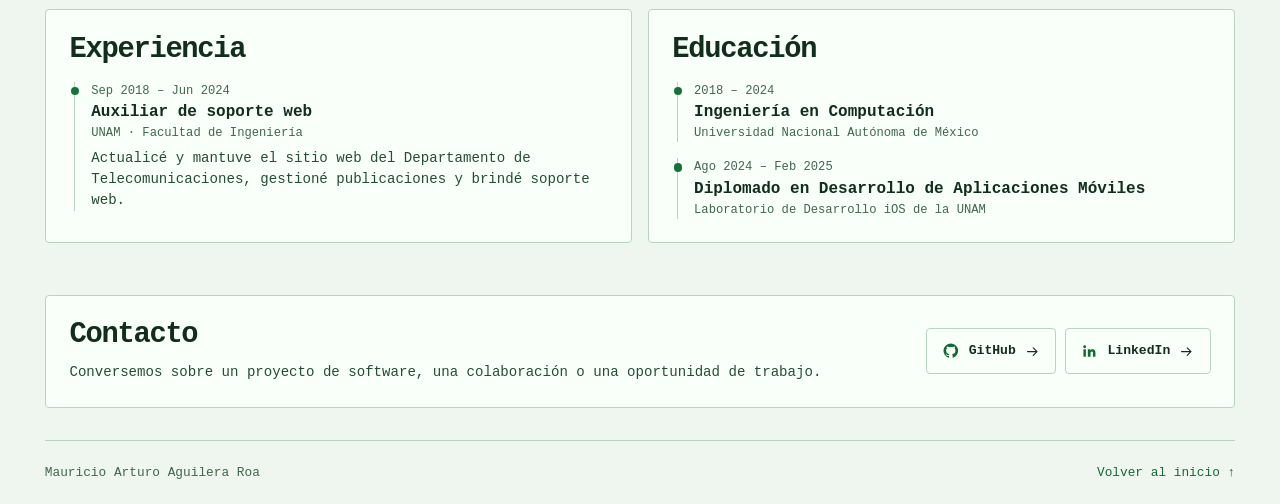
==== commit b9563563: "Crear diseño terminal con animación Matrix" ====
--- a/es/index.html
+++ b/es/index.html
@@ -76,20 +76,35 @@
   </header>
 
   <main id="home" class="shell page" tabindex="-1">
-    <header class="hero" aria-labelledby="intro">
+    <header class="hero" aria-labelledby="intro"><canvas class="matrix-rain" aria-hidden="true"></canvas>
       <div class="hero-copy">
         <p class="availability">Disponible para nuevas oportunidades</p>
         <h1 id="intro">Mauricio Arturo <span>Aguilera Roa</span></h1>
         <p class="hero-role">Ingeniero de software | Desarrollador backend Java</p>
-        <p class="hero-summary">Ingeniero en computación por la UNAM, enfocado en el desarrollo backend, las bases de datos y la creación de software eficiente y escalable.</p>
+        <p class="hero-summary">Ingeniero en computación por la UNAM, enfocado en el desarrollo backend, las bases de datos y la creación de software eficiente y escalable.</p><button class="motion-control" type="button" aria-pressed="false" hidden>Matrix</button>
         <div class="hero-actions">
           <a class="button primary" href="#projects"><svg class="icon" aria-hidden="true"><use href="#i-github"/></svg> Ver mis proyectos <svg class="icon" aria-hidden="true"><use href="#i-arrow"/></svg></a>
           <a class="button secondary" href="https://www.linkedin.com/in/arturo-aguilera-roa-47a8821b5"><svg class="icon" aria-hidden="true"><use href="#i-linkedin"/></svg> Conectar en LinkedIn <svg class="icon" aria-hidden="true"><use href="#i-arrow"/></svg></a>
         </div>
       </div>
       <div class="hero-art" aria-hidden="true">
-        <div class="art-label"><span class="art-lights"><i></i><i></i><i></i></span><span>WORKSPACE / 01</span></div>
-        <div class="art-image"><img src="../assets/engineering.svg" width="680" height="440" alt=""></div>
+        <div class="art-label"><span class="art-lights"><i></i><i></i><i></i></span><span>MAURICIO@PORTFOLIO: ~</span></div>
+        <pre class="terminal-code"><span class="command">$ whoami</span>
+Mauricio Arturo Aguilera Roa
+
+<span class="command">$ cat profile.json</span>
+{
+  "focus": "Java &amp; backend",
+  "stack": ["Spring", "PostgreSQL"],
+  "education": "UNAM"
+}
+
+<span class="command">$ ls projects/</span>
+<span class="success">↳ b-plus-tree/
+↳ external-sorting/
+↳ pizzaddiction/</span>
+
+<span class="dim">~/portfolio</span> <span class="command">▌</span></pre>
         <div class="art-label"><span>JAVA / SPRING</span><span>POSTGRESQL / DOCKER</span></div>
       </div>
     </header>
--- a/assets/styles.css
+++ b/assets/styles.css
@@ -219,3 +219,51 @@
   .project-compact .project-body, .project-compact .project-media { grid-area: auto; border-left: 0; }
   .project-compact .project-image { aspect-ratio: 600 / 175; }
 }
+/* Terminal interface */
+:root {
+  --paper: light-dark(#eef6ef, #050c09);
+  --surface: light-dark(#f9fff9, #0b1711);
+  --header: light-dark(#f1faf2, #07100b);
+  --ink: light-dark(#102e1a, #e2ffeb);
+  --text: light-dark(#254d33, #b3d9bf);
+  --muted: light-dark(#40664b, #8ab69a);
+  --accent: light-dark(#146834, #63f69a);
+  --headline: light-dark(#157239, #74ffa7);
+  --line: light-dark(#b8d4bf, #234a32);
+  --soft: light-dark(#e0eee3, #132a1c);
+  --glow: light-dark(#dbefdf, #092618);
+  font-family: "Cascadia Code", "SFMono-Regular", Consolas, monospace;
+}
+body { background: var(--paper); }
+.site-header { border-bottom-color: var(--accent); }
+.brand img { filter: var(--crest-filter); }
+.hero { position: relative; isolation: isolate; }
+.matrix-rain { position: absolute; inset: 0; width: 100%; height: 100%; z-index: -1; pointer-events: none; opacity: .28; }
+.hero-copy { background: linear-gradient(90deg, var(--paper) 65%, transparent); }
+h1 { font-size: clamp(2.25rem, 4.4vw, 4.2rem); letter-spacing: -.065em; }
+h1 span::after { content: "_"; color: var(--accent); font-size: .65em; }
+.hero-role { font-size: clamp(.9rem, 1.35vw, 1.14rem); }
+.hero-summary { font-size: .9rem; }
+.availability { border-radius: 3px; }
+.availability::before { background: var(--accent); }
+.button, .project, .panel, .hero-art, .tech-grid li, .language, .theme { border-radius: 4px; }
+.primary { background: #176b37; box-shadow: 0 0 16px #42f5881c; }
+.secondary, .outline { border-color: var(--line); }
+.section-heading { border-top-style: dashed; }
+.section-kicker::before { content: ">"; color: var(--accent); }
+.project { box-shadow: none; }
+.project-image { filter: saturate(.6); }
+.project:hover { box-shadow: 0 0 22px #52ff9010; }
+.hero-art { background: #07130c; color: #c4fbd4; border-color: #325e40; box-shadow: 0 0 40px #38f9860e; }
+.art-label { background: #0b1b11; color: #89c69b; border-color: #244d32 !important; }
+.art-lights i { background: #2d623e; }
+.art-lights i:first-child { background: #77ff9f; }
+.terminal-code { padding: 1.35rem; font: 400 clamp(.72rem, 1vw, .9rem)/1.85 "Cascadia Code", Consolas, monospace; margin: 0; white-space: pre-wrap; overflow-wrap: anywhere; }
+.terminal-code .command { color: #7dffa6; }
+.terminal-code .dim { color: #9bc6a7; }
+.terminal-code .success { color: #84e5ad; }
+.motion-control { display: inline-flex; align-items: center; gap: .5rem; margin-top: .85rem; padding: .4rem .55rem; min-height: 2.75rem; border: 1px solid var(--line); border-radius: 3px; color: var(--muted); background: var(--surface); font-family: inherit; font-size: .72rem; font-weight: 500; cursor: pointer; }
+.motion-control[aria-pressed="true"] { color: var(--accent); }
+.project-index { color: var(--accent); }
+@media (max-width: 67rem) { .brand { white-space: normal; } }
+@media (prefers-reduced-motion: reduce) { .matrix-rain { display: none; } }
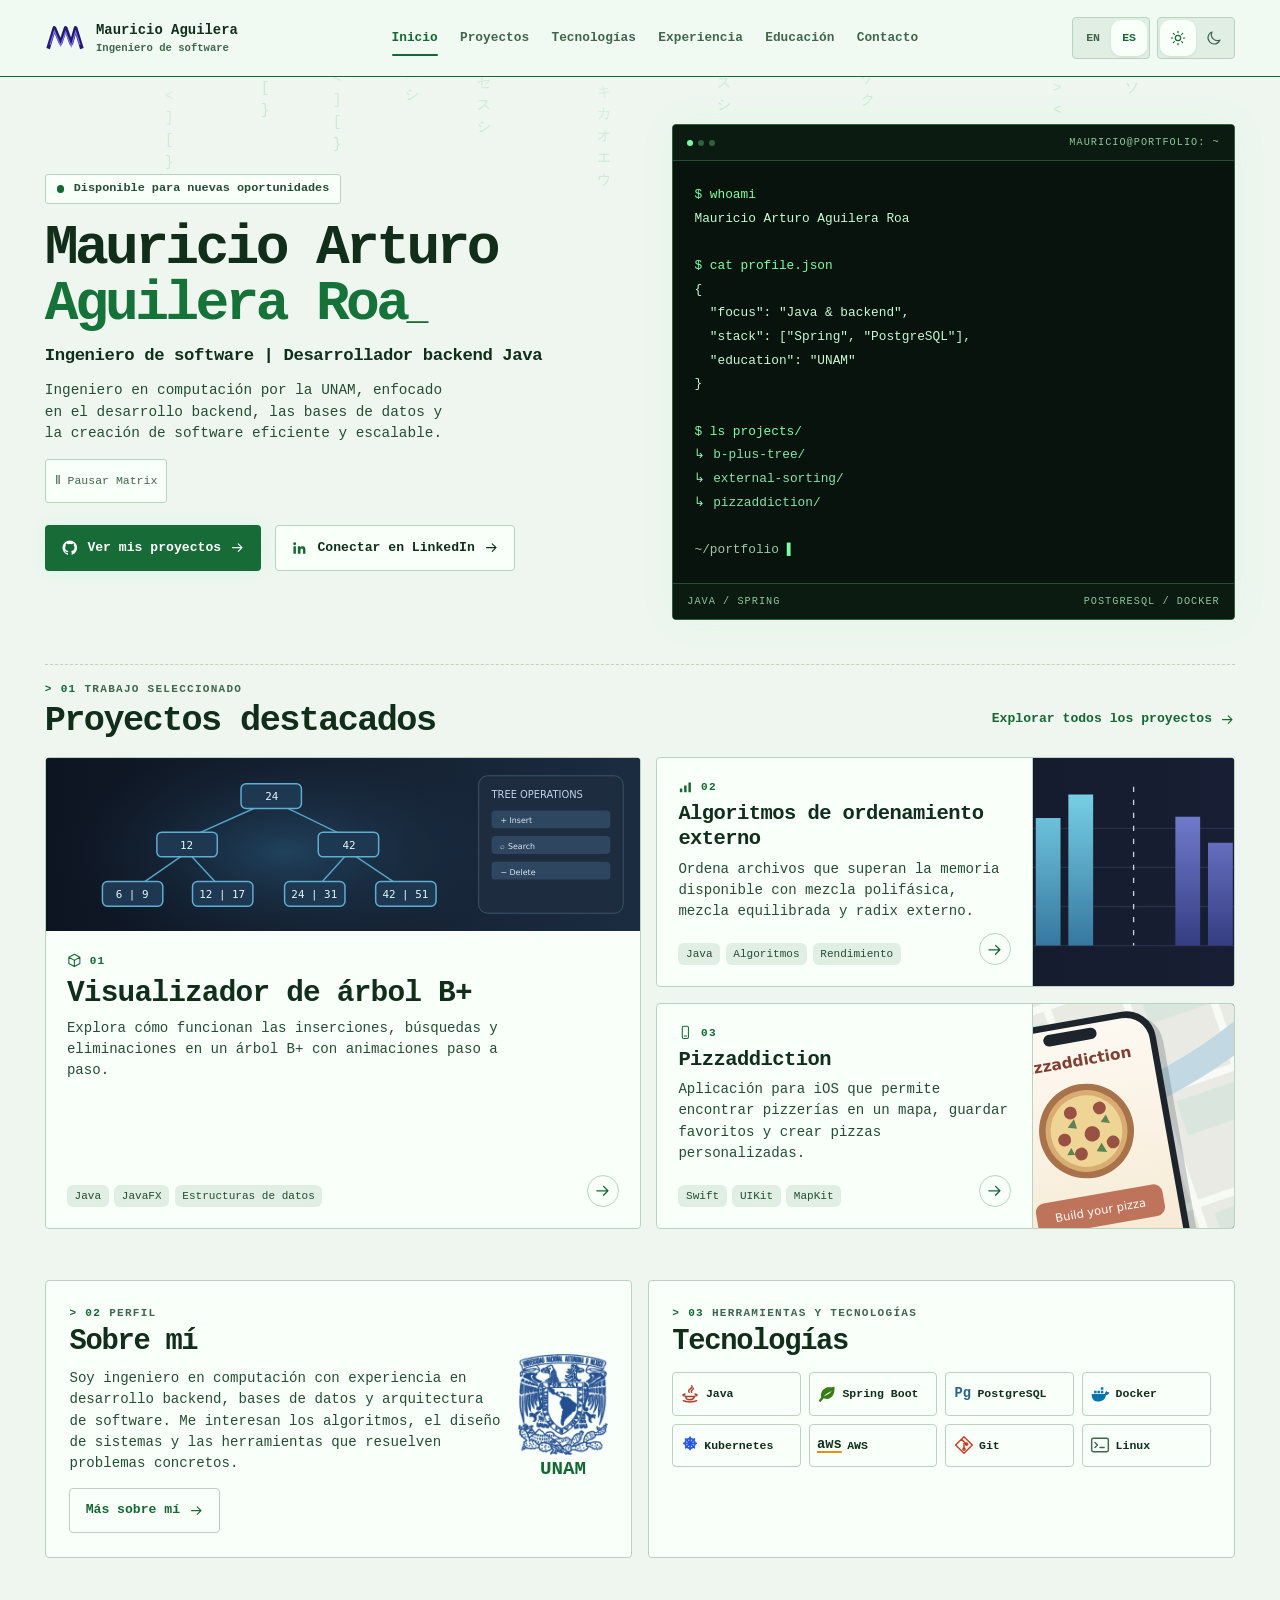
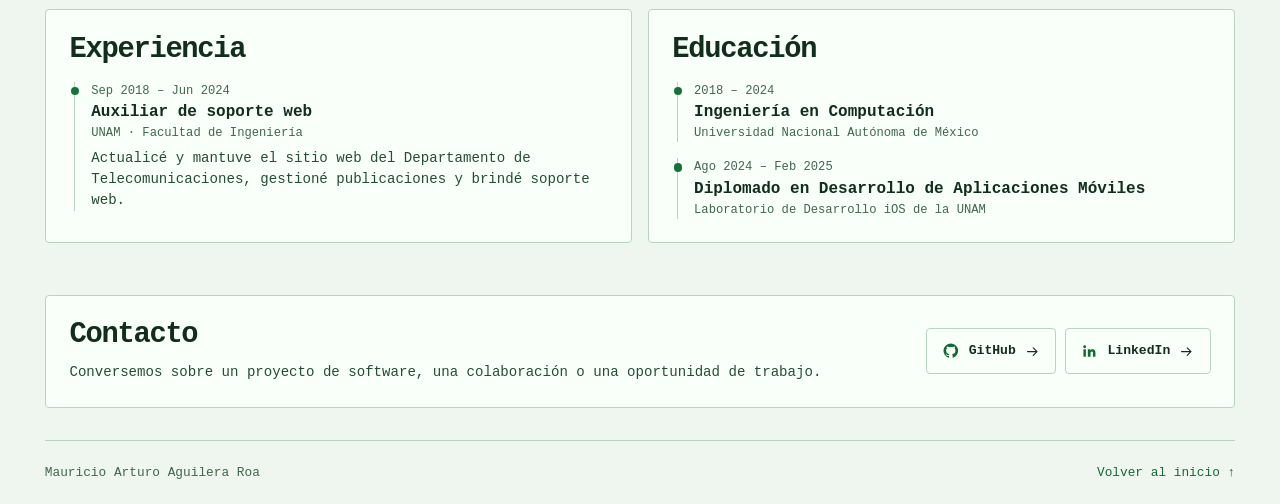
==== commit 24e84fe0: "Preparar integración de Google Analytics 4" ====
--- a/es/index.html
+++ b/es/index.html
@@ -1,6 +1,7 @@
 <!doctype html>
 <html lang="es">
 <head>
+
   <meta charset="utf-8">
   <meta name="viewport" content="width=device-width, initial-scale=1">
   <meta name="color-scheme" content="light dark">
